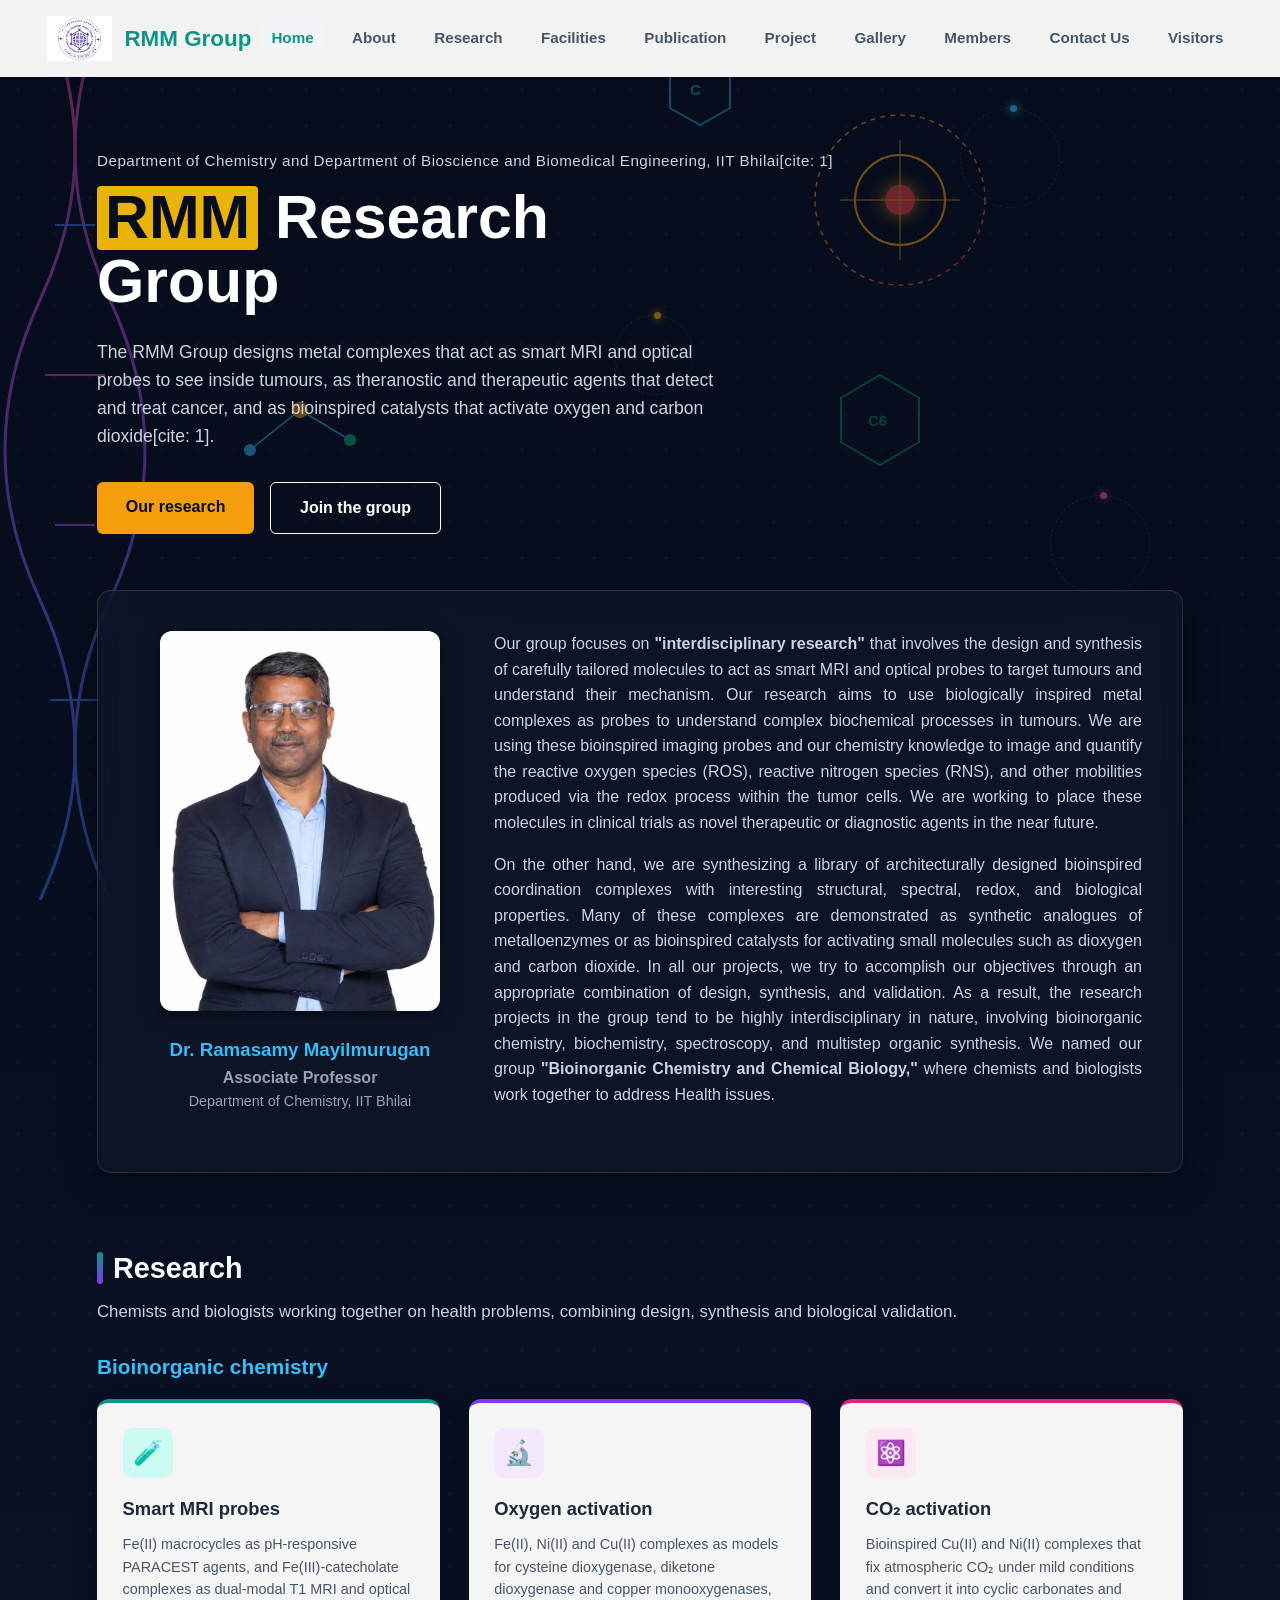
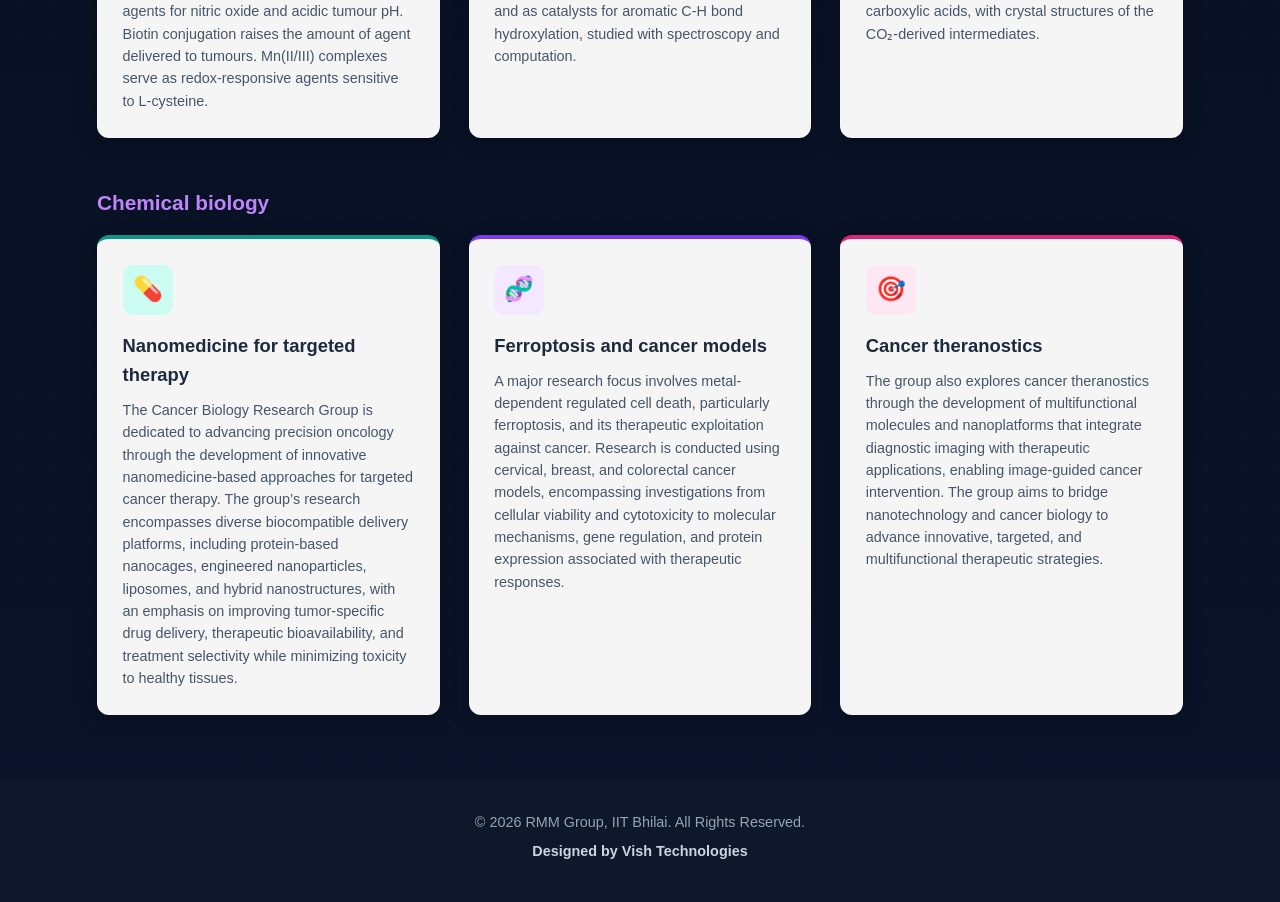
==== index.html @ efc21929 "Update index.html" ====
<!DOCTYPE html>
<html lang="en">
<head>
  <meta charset="UTF-8">
  <meta name="viewport" content="width=device-width, initial-scale=1.0">
  <title>Home - RMM Group, IIT Bhilai</title>
  <link rel="icon" href="images/fevicon.png" type="image/png">
  <link rel="stylesheet" href="style.css">
  <style>
    /* Creative Dark Theme with Rich Chemistry & Physics Background Elements */
    body {
      background-color: #060c1b;
      background-image: 
        radial-gradient(rgba(56, 189, 248, 0.08) 1.5px, transparent 1.5px),
        linear-gradient(to bottom, #060c1b 0%, #0a1329 100%);
      background-size: 36px 36px, 100% 100%;
      position: relative;
      overflow-x: hidden;
      color: #f8fafc;
    }
    
    /* Background Canvas Container */
    .bg-canvas-container {
      position: fixed;
      top: 0;
      left: 0;
      width: 100%;
      height: 100%;
      z-index: -1;
      pointer-events: none;
      overflow: hidden;
    }

    /* Floating Atoms & Orbiting Electrons */
    .floating-atom-node {
      position: absolute;
      width: 100px;
      height: 100px;
      border: 1px dashed rgba(56, 189, 248, 0.25);
      border-radius: 50%;
      animation: rotateAtom 20s infinite linear;
      opacity: 0.5;
    }

    .electron {
      position: absolute;
      top: -4px;
      left: 50%;
      width: 7px;
      height: 7px;
      background-color: #38bdf8;
      border-radius: 50%;
      box-shadow: 0 0 10px #38bdf8, 0 0 18px #38bdf8;
    }

    @keyframes rotateAtom {
      0% { transform: rotate(0deg) scale(1); }
      50% { transform: rotate(180deg) scale(1.08); }
      100% { transform: rotate(360deg) scale(1); }
    }

    /* Container Spacing */
    .container {
      max-width: 1150px !important;
      margin: 2rem auto !important;
      padding: 0 2rem !important;
    }

    /* Hero Section */
    .hero-box {
      background: transparent !important;
      padding: 2.5rem 0 1.5rem 0;
      margin-bottom: 2rem;
      box-shadow: none !important;
      text-align: left;
    }

    .hero-subhead {
      color: #cbd5e1;
      font-size: 0.95rem;
      letter-spacing: 0.5px;
      margin-bottom: 0.8rem;
    }

    .hero-title {
      font-size: 3.8rem;
      font-weight: 800;
      line-height: 1.05;
      color: #ffffff;
      margin-bottom: 1.5rem;
    }

    .hero-title span.highlight {
      background: #eab308;
      color: #060c1b;
      padding: 0 8px;
      border-radius: 4px;
      display: inline-block;
    }

    .hero-desc {
      font-size: 1.1rem;
      color: #cbd5e1;
      max-width: 620px;
      line-height: 1.6;
      margin-bottom: 2rem;
    }

    /* Custom Styled Buttons */
    .hero-btns {
      display: flex;
      gap: 1rem;
    }

    .btn-yellow {
      background-color: #f59e0b;
      color: #060c1b;
      font-weight: 700;
      padding: 0.75rem 1.8rem;
      border-radius: 6px;
      text-decoration: none;
      transition: all 0.3s ease;
    }

    .btn-yellow:hover {
      background-color: #d97706;
      box-shadow: 0 0 15px rgba(245, 158, 11, 0.4);
    }

    .btn-outline {
      background: transparent;
      color: #ffffff;
      border: 1.5px solid #ffffff;
      font-weight: 600;
      padding: 0.75rem 1.8rem;
      border-radius: 6px;
      text-decoration: none;
      transition: all 0.3s ease;
    }

    .btn-outline:hover {
      background: rgba(255, 255, 255, 0.1);
      border-color: #38bdf8;
      color: #38bdf8;
    }

    /* PI Profile Box (Transparent Glass Box) */
    .pi-box {
      background: rgba(15, 23, 42, 0.7) !important;
      border: 1px solid rgba(255, 255, 255, 0.12);
      backdrop-filter: blur(12px);
      color: #f8fafc !important;
      padding: 2.5rem;
      border-radius: 14px;
      display: flex;
      gap: 2rem;
      align-items: flex-start;
      flex-wrap: wrap;
      margin-bottom: 3.5rem;
      box-shadow: 0 10px 32px rgba(0,0,0,0.4) !important;
    }
    .pi-box h3 { color: #38bdf8 !important; }
    .pi-box p { color: #cbd5e1 !important; }

    /* Research Cards Layout - Same Height & Perfect Alignment */
    .card-grid {
      display: grid;
      grid-template-columns: repeat(auto-fit, minmax(320px, 1fr));
      gap: 1.8rem;
      margin-bottom: 3rem;
      align-items: stretch; /* Ensures all cards stretch to the same height */
    }

    .card {
      background: rgba(255, 255, 255, 0.96);
      backdrop-filter: blur(10px);
      color: #1e293b;
      padding: 1.6rem;
      border-radius: 12px;
      box-shadow: 0 4px 18px rgba(0,0,0,0.25);
      display: flex;
      flex-direction: column;
      justify-content: flex-start;
      height: 100%; /* Uniform height matching tallest card */
    }

    .card h3 {
      font-size: 1.15rem;
      margin-bottom: 0.6rem;
    }
    
    .card p {
      color: #475569;
      font-size: 0.9rem;
      line-height: 1.55;
      flex-grow: 1; /* Pushes content evenly */
    }
  </style>
</head>
<body>

  <!-- Rich Animated Background: DNA, Carbon Rings, Nuclear Fusion, Electrons & Molecular Nodes -->
  <div class="bg-canvas-container">
    <svg width="100%" height="100%" xmlns="http://www.w3.org/2000/svg">
      <defs>
        <linearGradient id="dnaGrad" x1="0%" y1="0%" x2="0%" y2="100%">
          <stop offset="0%" stop-color="#ec4899" />
          <stop offset="50%" stop-color="#a855f7" />
          <stop offset="100%" stop-color="#3b82f6" />
        </linearGradient>
        <linearGradient id="fusionGrad" x1="0%" y1="0%" x2="100%" y2="100%">
          <stop offset="0%" stop-color="#f59e0b" />
          <stop offset="100%" stop-color="#ef4444" />
        </linearGradient>
      </defs>

      <!-- 1. Left Side DNA Double Helix Structure[cite: 1] -->
      <g opacity="0.4" transform="translate(30, 0)">
        <path d="M 10,0 Q 80,150 10,300 T 10,600 T 10,900" fill="none" stroke="url(#dnaGrad)" stroke-width="3" />
        <path d="M 80,0 Q 10,150 80,300 T 80,600 T 80,900" fill="none" stroke="url(#dnaGrad)" stroke-width="3" />
        <line x1="25" y1="75" x2="65" y2="75" stroke="#ec4899" stroke-width="2"/>
        <line x1="45" y1="150" x2="45" y2="150" stroke="#a855f7" stroke-width="2"/>
        <line x1="25" y1="225" x2="65" y2="225" stroke="#3b82f6" stroke-width="2"/>
        <line x1="15" y1="375" x2="75" y2="375" stroke="#ec4899" stroke-width="2"/>
        <line x1="25" y1="525" x2="65" y2="525" stroke="#a855f7" stroke-width="2"/>
        <line x1="20" y1="700" x2="70" y2="700" stroke="#3b82f6" stroke-width="2"/>
      </g>

      <!-- 2. Multiple Carbon Rings / Benzene Hexagons -->
      <g opacity="0.35" transform="translate(700, 90)">
        <polygon points="0,-35 30,-18 30,18 0,35 -30,18 -30,-18" fill="none" stroke="#38bdf8" stroke-width="2" />
        <text x="-10" y="5" fill="#38bdf8" font-size="15" font-weight="bold">C</text>
      </g>
      <g opacity="0.3" transform="translate(880, 420)">
        <polygon points="0,-45 39,-22 39,22 0,45 -39,22 -39,-22" fill="none" stroke="#10b981" stroke-width="2" />
        <text x="-12" y="6" fill="#10b981" font-size="15" font-weight="bold">C6</text>
      </g>
      <g opacity="0.3" transform="translate(450, 650)">
        <polygon points="0,-35 30,-18 30,18 0,35 -30,18 -30,-18" fill="none" stroke="#ec4899" stroke-width="2" />
      </g>

      <!-- 3. Nuclear Fusion Core & Energy Waves -->
      <g opacity="0.45" transform="translate(900, 200)">
        <circle cx="0" cy="0" r="85" fill="none" stroke="url(#fusionGrad)" stroke-width="1.5" stroke-dasharray="5,5" />
        <circle cx="0" cy="0" r="45" fill="none" stroke="#f59e0b" stroke-width="2" />
        <circle cx="0" cy="0" r="15" fill="#ef4444" filter="drop-shadow(0 0 10px #f59e0b)" />
        <line x1="-60" y1="0" x2="60" y2="0" stroke="#f59e0b" stroke-width="1"/>
        <line x1="0" y1="-60" x2="0" y2="60" stroke="#f59e0b" stroke-width="1"/>
      </g>

      <!-- 4. Extra Molecular Connection Nodes (Filling empty spaces) -->
      <g opacity="0.4" transform="translate(250, 450)">
        <line x1="0" y1="0" x2="50" y2="-40" stroke="#38bdf8" stroke-width="1.5"/>
        <line x1="50" y1="-40" x2="100" y2="-10" stroke="#38bdf8" stroke-width="1.5"/>
        <circle cx="0" cy="0" r="6" fill="#38bdf8"/>
        <circle cx="50" cy="-40" r="8" fill="#f59e0b"/>
        <circle cx="100" cy="-10" r="6" fill="#10b981"/>
      </g>
      <g opacity="0.4" transform="translate(600, 720)">
        <line x1="0" y1="0" x2="-60" y2="-30" stroke="#a855f7" stroke-width="1.5"/>
        <line x1="0" y1="0" x2="50" y2="-50" stroke="#a855f7" stroke-width="1.5"/>
        <circle cx="0" cy="0" r="7" fill="#a855f7"/>
        <circle cx="-60" cy="-30" r="5" fill="#38bdf8"/>
        <circle cx="50" cy="-50" r="6" fill="#ec4899"/>
      </g>
    </svg>

    <!-- Multiple Orbiting Atoms & Electrons across the background -->
    <div class="floating-atom-node" style="top: 12%; left: 75%;">
      <div class="electron"></div>
    </div>
    <div class="floating-atom-node" style="top: 55%; left: 82%; animation-duration: 16s;">
      <div class="electron" style="background-color: #ec4899; box-shadow: 0 0 10px #ec4899;"></div>
    </div>
    <div class="floating-atom-node" style="top: 72%; left: 18%; animation-duration: 24s;">
      <div class="electron" style="background-color: #10b981; box-shadow: 0 0 10px #10b981;"></div>
    </div>
    <div class="floating-atom-node" style="top: 35%; left: 48%; width: 80px; height: 80px; animation-duration: 14s;">
      <div class="electron" style="background-color: #f59e0b; box-shadow: 0 0 10px #f59e0b;"></div>
    </div>
  </div>

  <!-- Header & Navigation -->
  <header>
    <div class="nav-container">
      <div class="logo-section">
        <img src="images/fevicon.png" alt="RMM Group Logo">
        <h2>RMM Group</h2>
      </div>
      <nav>
        <ul>
          <li><a href="index.html" class="active">Home</a></li>
          <li><a href="about.html">About</a></li>
          <li><a href="index.html#research">Research</a></li>
          <li><a href="facilities.html">Facilities</a></li>
          <li><a href="publication.html">Publication</a></li>
          <li><a href="project.html">Project</a></li>
          <li><a href="gallery.html">Gallery</a></li>
          <li><a href="members.html">Members</a></li>
          <li><a href="contact.html">Contact Us</a></li>
          <li><a href="visitors.html">Visitors</a></li>
        </ul>
      </nav>
    </div>
  </header>

  <div class="container">
    <!-- Section 1: Hero Welcome -->
    <div class="hero-box">
      <p class="hero-subhead">Department of Chemistry and Department of Bioscience and Biomedical Engineering, IIT Bhilai[cite: 1]</p>
      <h1 class="hero-title"><span class="highlight">RMM</span> Research<br>Group</h1>
      <p class="hero-desc">The RMM Group designs metal complexes that act as smart MRI and optical probes to see inside tumours, as theranostic and therapeutic agents that detect and treat cancer, and as bioinspired catalysts that activate oxygen and carbon dioxide[cite: 1].</p>
      
      <div class="hero-btns">
        <a href="#research" class="btn-yellow">Our research</a>
        <a href="contact.html" class="btn-outline">Join the group</a>
      </div>
    </div>

    <!-- Section 2: PI Profile (Transparent Glass Box) -->
    <div class="pi-box">
      <div style="flex: 1; min-width: 260px; text-align: center;">
        <img src="images/Dr. R Mayilmurugan.png" alt="Dr. Ramasamy Mayilmurugan" style="width: 100%; max-width: 280px; border-radius: 12px; box-shadow: 0 4px 15px rgba(0,0,0,0.5);">
        <h3 style="margin-top: 1rem;">Dr. Ramasamy Mayilmurugan</h3>
        <p style="color: #94a3b8 !important; font-weight: 600;">Associate Professor</p>
        <p style="color: #94a3b8 !important; font-size: 0.9rem;">Department of Chemistry, IIT Bhilai</p>
      </div>
      <div style="flex: 2; min-width: 300px;">
        <p style="margin-bottom: 1rem; text-align: justify;">Our group focuses on <strong>"interdisciplinary research"</strong> that involves the design and synthesis of carefully tailored molecules to act as smart MRI and optical probes to target tumours and understand their mechanism. Our research aims to use biologically inspired metal complexes as probes to understand complex biochemical processes in tumours. We are using these bioinspired imaging probes and our chemistry knowledge to image and quantify the reactive oxygen species (ROS), reactive nitrogen species (RNS), and other mobilities produced via the redox process within the tumor cells. We are working to place these molecules in clinical trials as novel therapeutic or diagnostic agents in the near future.</p>
        <p style="margin-bottom: 1.5rem; text-align: justify;">On the other hand, we are synthesizing a library of architecturally designed bioinspired coordination complexes with interesting structural, spectral, redox, and biological properties. Many of these complexes are demonstrated as synthetic analogues of metalloenzymes or as bioinspired catalysts for activating small molecules such as dioxygen and carbon dioxide. In all our projects, we try to accomplish our objectives through an appropriate combination of design, synthesis, and validation. As a result, the research projects in the group tend to be highly interdisciplinary in nature, involving bioinorganic chemistry, biochemistry, spectroscopy, and multistep organic synthesis. We named our group <strong>"Bioinorganic Chemistry and Chemical Biology,"</strong> where chemists and biologists work together to address Health issues.</p>
      </div>
    </div>

    <!-- Section 3 & 4: Research Section -->
    <div id="research" style="padding-top: 1rem;">
      <div class="section-title" style="color: #f8fafc; font-size: 1.8rem;">
        <div class="title-bar"></div>
        Research
      </div>
      <p class="section-subtitle" style="color: #cbd5e1; margin-bottom: 1.5rem;">Chemists and biologists working together on health problems, combining design, synthesis and biological validation.</p>

      <!-- Sub-theme 1: Bioinorganic Chemistry -->
      <h3 style="margin-bottom: 1rem; color: #38bdf8; font-size: 1.3rem;">Bioinorganic chemistry</h3>
      <div class="card-grid">
        <div class="card">
          <div class="card-icon">🧪</div>
          <h3>Smart MRI probes</h3>
          <p>Fe(II) macrocycles as pH-responsive PARACEST agents, and Fe(III)-catecholate complexes as dual-modal T1 MRI and optical agents for nitric oxide and acidic tumour pH. Biotin conjugation raises the amount of agent delivered to tumours. Mn(II/III) complexes serve as redox-responsive agents sensitive to L-cysteine.</p>
        </div>
        <div class="card purple">
          <div class="card-icon">🔬</div>
          <h3>Oxygen activation</h3>
          <p>Fe(II), Ni(II) and Cu(II) complexes as models for cysteine dioxygenase, diketone dioxygenase and copper monooxygenases, and as catalysts for aromatic C-H bond hydroxylation, studied with spectroscopy and computation.</p>
        </div>
        <div class="card pink">
          <div class="card-icon">⚛️</div>
          <h3>CO₂ activation</h3>
          <p>Bioinspired Cu(II) and Ni(II) complexes that fix atmospheric CO₂ under mild conditions and convert it into cyclic carbonates and carboxylic acids, with crystal structures of the CO₂-derived intermediates.</p>
        </div>
      </div>

      <!-- Sub-theme 2: Chemical Biology -->
      <h3 style="margin-bottom: 1rem; color: #c084fc; font-size: 1.3rem;">Chemical biology</h3>
      <div class="card-grid">
        <div class="card">
          <div class="card-icon">💊</div>
          <h3>Nanomedicine for targeted therapy</h3>
          <p>The Cancer Biology Research Group is dedicated to advancing precision oncology through the development of innovative nanomedicine-based approaches for targeted cancer therapy. The group’s research encompasses diverse biocompatible delivery platforms, including protein-based nanocages, engineered nanoparticles, liposomes, and hybrid nanostructures, with an emphasis on improving tumor-specific drug delivery, therapeutic bioavailability, and treatment selectivity while minimizing toxicity to healthy tissues.</p>
        </div>
        <div class="card purple">
          <div class="card-icon">🧬</div>
          <h3>Ferroptosis and cancer models</h3>
          <p>A major research focus involves metal-dependent regulated cell death, particularly ferroptosis, and its therapeutic exploitation against cancer. Research is conducted using cervical, breast, and colorectal cancer models, encompassing investigations from cellular viability and cytotoxicity to molecular mechanisms, gene regulation, and protein expression associated with therapeutic responses.</p>
        </div>
        <div class="card pink">
          <div class="card-icon">🎯</div>
          <h3>Cancer theranostics</h3>
          <p>The group also explores cancer theranostics through the development of multifunctional molecules and nanoplatforms that integrate diagnostic imaging with therapeutic applications, enabling image-guided cancer intervention. The group aims to bridge nanotechnology and cancer biology to advance innovative, targeted, and multifunctional therapeutic strategies.</p>
        </div>
      </div>
    </div>
  </div>

  <!-- Common Footer -->
  <footer>
    <p>© 2026 RMM Group, IIT Bhilai. All Rights Reserved.</p>
    <p class="designer">Designed by Vish Technologies</p>
  </footer>

  <script src="script.js"></script>
</body>
</html>
---- style.css ----
/* Custom CSS Variables & Chemistry Pattern */
:root {
  --primary-color: #0d9488;
  --secondary-color: #7c3aed;
  --accent-pink: #db2777;
  --dark-text: #1e293b;
  --light-bg: #f8fafc;
  --card-bg: #ffffff;
  --border-radius: 12px;
  --transition: all 0.3s ease;
}

* {
  box-sizing: border-box;
  margin: 0;
  padding: 0;
}

body {
  font-family: 'Segoe UI', Tahoma, Geneva, Verdana, sans-serif;
  color: var(--dark-text);
  background-color: var(--light-bg);
  background-image: radial-gradient(#cbd5e1 1px, transparent 1px);
  background-size: 24px 24px;
  line-height: 1.6;
}

/* Header & Navigation */
header {
  position: sticky;
  top: 0;
  z-index: 1000;
  background: rgba(255, 255, 255, 0.95);
  backdrop-filter: blur(8px);
  box-shadow: 0 2px 10px rgba(0,0,0,0.05);
}

.nav-container {
  max-width: 1250px;
  margin: 0 auto;
  display: flex;
  justify-content: space-between;
  align-items: center;
  padding: 1rem 2rem;
}

.logo-section {
  display: flex;
  align-items: center;
  gap: 12px;
}

.logo-section img {
  height: 45px;
}

.logo-section h2 {
  font-size: 1.4rem;
  color: var(--primary-color);
  font-weight: 700;
}

nav ul {
  display: flex;
  list-style: none;
  gap: 1.2rem;
}

nav a {
  text-decoration: none;
  color: #475569;
  font-weight: 600;
  font-size: 0.95rem;
  transition: var(--transition);
  padding: 0.4rem 0.6rem;
  border-radius: 6px;
}

nav a:hover, nav a.active {
  color: var(--primary-color);
  background-color: #f1f5f9;
}

/* Main Container */
.container {
  max-width: 1200px;
  margin: 2rem auto;
  padding: 0 1.5rem;
}

.section-title {
  font-size: 2.2rem;
  font-weight: 700;
  color: var(--dark-text);
  margin-bottom: 0.5rem;
  display: flex;
  align-items: center;
  gap: 10px;
}

.title-bar {
  width: 6px;
  height: 32px;
  background: linear-gradient(to bottom, var(--primary-color), var(--secondary-color));
  border-radius: 4px;
}

.section-subtitle {
  color: #64748b;
  font-size: 1.05rem;
  margin-bottom: 2rem;
}

/* Grid & Cards Styling */
.card-grid {
  display: grid;
  grid-template-columns: repeat(auto-fit, minmax(320px, 1fr));
  gap: 1.8rem;
  margin-bottom: 3rem;
}

.card {
  background: var(--card-bg);
  border-radius: var(--border-radius);
  box-shadow: 0 4px 15px rgba(0,0,0,0.04);
  padding: 1.8rem;
  border-top: 4px solid var(--primary-color);
  transition: var(--transition);
  position: relative;
  overflow: hidden;
}

.card:hover {
  transform: translateY(-5px);
  box-shadow: 0 10px 25px rgba(0,0,0,0.08);
}

.card.purple { border-top-color: var(--secondary-color); }
.card.pink { border-top-color: var(--accent-pink); }

.card-icon {
  width: 50px;
  height: 50px;
  border-radius: 10px;
  display: flex;
  align-items: center;
  justify-content: center;
  font-size: 1.5rem;
  margin-bottom: 1rem;
  background-color: #ccfbf1;
  color: var(--primary-color);
}

.card.purple .card-icon { background-color: #f3e8ff; color: var(--secondary-color); }
.card.pink .card-icon { background-color: #fce7f3; color: var(--accent-pink); }

.card h3 {
  font-size: 1.25rem;
  margin-bottom: 0.8rem;
}

.card p {
  color: #475569;
  font-size: 0.95rem;
}

/* Member Cards */
.member-grid {
  display: grid;
  grid-template-columns: repeat(auto-fill, minmax(250px, 1fr));
  gap: 1.5rem;
  margin-bottom: 2.5rem;
}

.member-card {
  background: var(--card-bg);
  border-radius: var(--border-radius);
  overflow: hidden;
  box-shadow: 0 4px 12px rgba(0,0,0,0.05);
  transition: var(--transition);
}

.member-card:hover {
  transform: translateY(-4px);
}

.member-img-box {
  width: 100%;
  height: 260px;
  background-color: #e2e8f0;
  overflow: hidden;
}

.member-img-box img {
  width: 100%;
  height: 100%;
  object-fit: cover;
}

.member-info {
  padding: 1.2rem;
}

.member-info h4 {
  font-size: 1.1rem;
  margin-bottom: 0.3rem;
}

.member-info .designation {
  font-size: 0.85rem;
  color: #64748b;
  font-weight: 600;
  margin-bottom: 0.5rem;
}

.member-info .email {
  font-size: 0.85rem;
  color: var(--primary-color);
  word-break: break-all;
}

/* Buttons */
.btn-group {
  display: flex;
  gap: 1rem;
  margin: 1.5rem 0;
}

.btn {
  padding: 0.75rem 1.5rem;
  border-radius: 8px;
  font-weight: 600;
  text-decoration: none;
  cursor: pointer;
  transition: var(--transition);
  display: inline-block;
  border: none;
}

.btn-primary {
  background-color: var(--primary-color);
  color: #fff;
}

.btn-primary:hover {
  background-color: #0f766e;
}

.btn-secondary {
  background-color: var(--secondary-color);
  color: #fff;
}

.btn-secondary:hover {
  background-color: #6d28d9;
}

/* Table Styling */
.table-container {
  overflow-x: auto;
  margin: 1.5rem 0;
}

table {
  width: 100%;
  border-collapse: collapse;
  background: white;
  border-radius: 8px;
  overflow: hidden;
  box-shadow: 0 2px 8px rgba(0,0,0,0.04);
}

th, td {
  padding: 12px 18px;
  text-align: left;
  border-bottom: 1px solid #e2e8f0;
}

th {
  background-color: #f1f5f9;
  font-weight: 700;
}

/* Footer Styling */
footer {
  background: #0f172a;
  color: #94a3b8;
  text-align: center;
  padding: 2rem 1rem;
  margin-top: 4rem;
  font-size: 0.9rem;
}

footer p {
  margin-bottom: 0.4rem;
}

footer .designer {
  color: #cbd5e1;
  font-weight: 600;
}
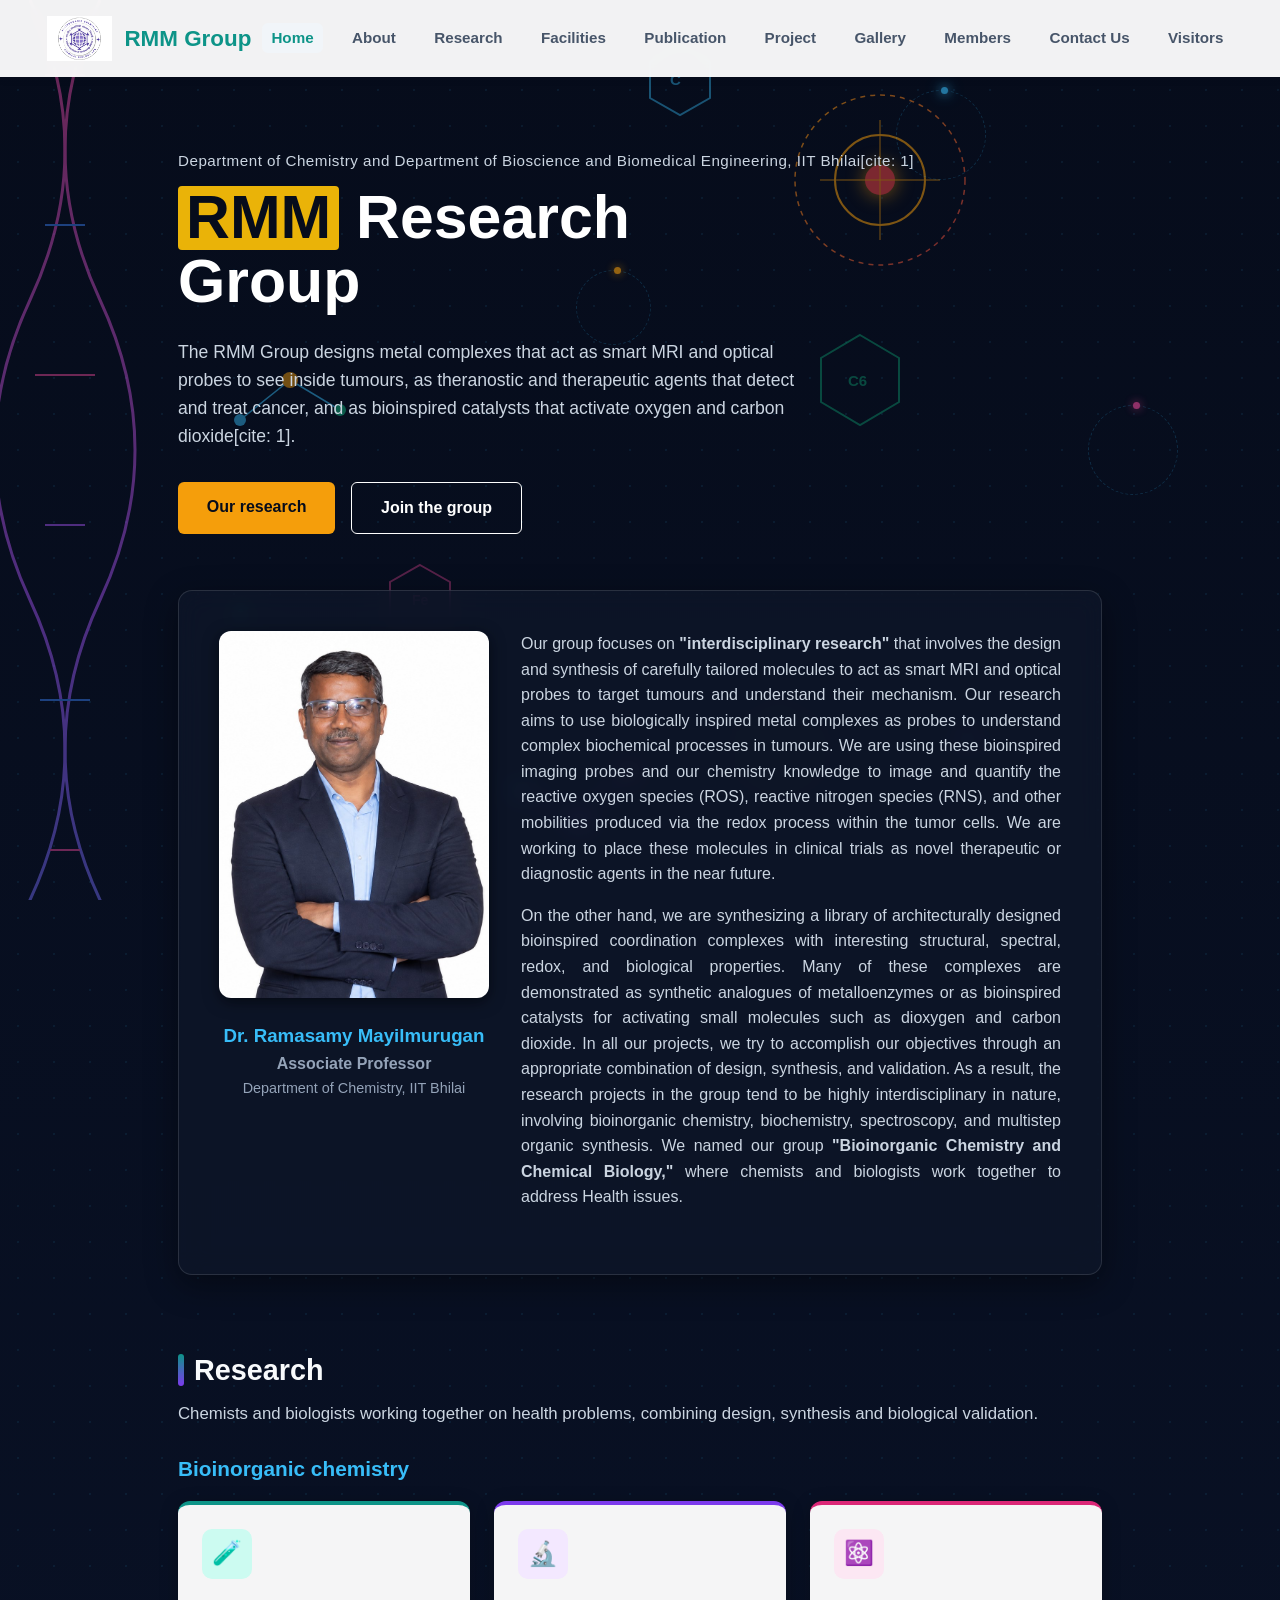
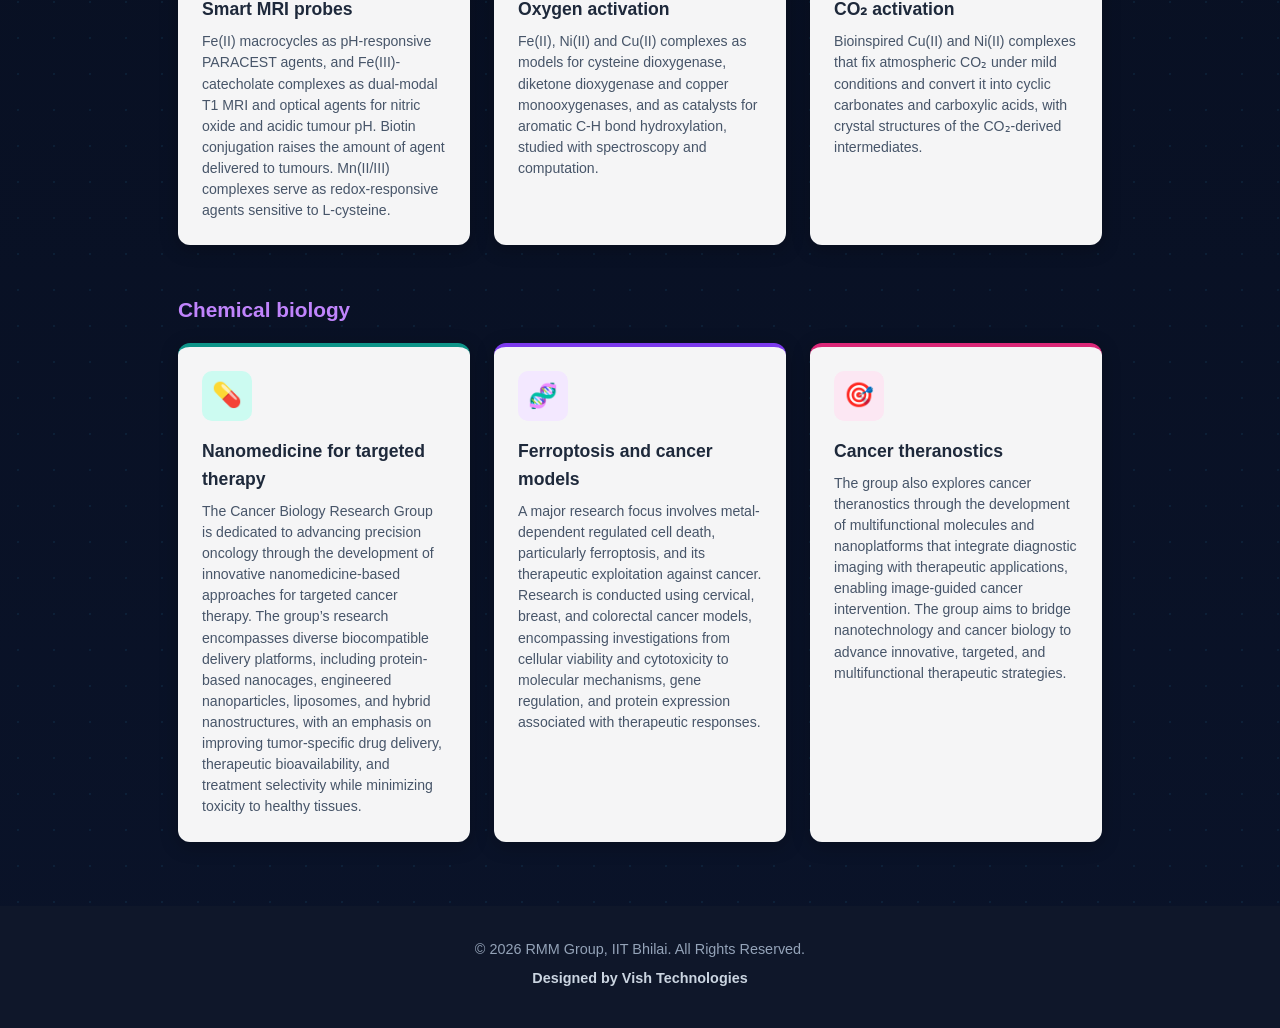
==== commit 26d90be3: "Update index.html" ====
--- a/index.html
+++ b/index.html
@@ -7,7 +7,7 @@
   <link rel="icon" href="images/fevicon.png" type="image/png">
   <link rel="stylesheet" href="style.css">
   <style>
-    /* Creative Dark Theme with Rich Chemistry & Physics Background Elements */
+    /* Vibrant Creative Dark Theme with Dense Chemistry Elements Background */
     body {
       background-color: #060c1b;
       background-image: 
@@ -34,12 +34,12 @@
     /* Floating Atoms & Orbiting Electrons */
     .floating-atom-node {
       position: absolute;
-      width: 100px;
-      height: 100px;
-      border: 1px dashed rgba(56, 189, 248, 0.25);
+      width: 90px;
+      height: 90px;
+      border: 1px dashed rgba(56, 189, 248, 0.3);
       border-radius: 50%;
-      animation: rotateAtom 20s infinite linear;
-      opacity: 0.5;
+      animation: rotateAtom 18s infinite linear;
+      opacity: 0.6;
     }
 
     .electron {
@@ -55,15 +55,15 @@
 
     @keyframes rotateAtom {
       0% { transform: rotate(0deg) scale(1); }
-      50% { transform: rotate(180deg) scale(1.08); }
+      50% { transform: rotate(180deg) scale(1.1); }
       100% { transform: rotate(360deg) scale(1); }
     }
 
-    /* Container Spacing */
+    /* Container with extra Left & Right Margins for Centered Compact Layout */
     .container {
-      max-width: 1150px !important;
+      max-width: 1020px !important;
       margin: 2rem auto !important;
-      padding: 0 2rem !important;
+      padding: 0 3rem !important;
     }
 
     /* Hero Section */
@@ -162,44 +162,50 @@
     .pi-box h3 { color: #38bdf8 !important; }
     .pi-box p { color: #cbd5e1 !important; }
 
-    /* Research Cards Layout - Same Height & Perfect Alignment */
+    /* Research Cards Grid - Strictly Uniform Width & Height */
     .card-grid {
       display: grid;
-      grid-template-columns: repeat(auto-fit, minmax(320px, 1fr));
-      gap: 1.8rem;
+      grid-template-columns: repeat(3, 1fr);
+      gap: 1.5rem;
       margin-bottom: 3rem;
-      align-items: stretch; /* Ensures all cards stretch to the same height */
+      align-items: stretch;
+    }
+
+    @media (max-width: 950px) {
+      .card-grid {
+        grid-template-columns: 1fr;
+      }
     }
 
     .card {
       background: rgba(255, 255, 255, 0.96);
       backdrop-filter: blur(10px);
       color: #1e293b;
-      padding: 1.6rem;
+      padding: 1.5rem;
       border-radius: 12px;
       box-shadow: 0 4px 18px rgba(0,0,0,0.25);
       display: flex;
       flex-direction: column;
       justify-content: flex-start;
-      height: 100%; /* Uniform height matching tallest card */
+      height: 100%;
     }
 
     .card h3 {
-      font-size: 1.15rem;
-      margin-bottom: 0.6rem;
+      font-size: 1.1rem;
+      margin-bottom: 0.5rem;
     }
     
     .card p {
       color: #475569;
-      font-size: 0.9rem;
-      line-height: 1.55;
-      flex-grow: 1; /* Pushes content evenly */
+      font-size: 0.88rem;
+      line-height: 1.5;
+      flex-grow: 1;
     }
   </style>
 </head>
 <body>
 
-  <!-- Rich Animated Background: DNA, Carbon Rings, Nuclear Fusion, Electrons & Molecular Nodes -->
+  <!-- Dense & Creative Chemistry Background Animation Elements -->
   <div class="bg-canvas-container">
     <svg width="100%" height="100%" xmlns="http://www.w3.org/2000/svg">
       <defs>
@@ -215,32 +221,38 @@
       </defs>
 
       <!-- 1. Left Side DNA Double Helix Structure[cite: 1] -->
-      <g opacity="0.4" transform="translate(30, 0)">
-        <path d="M 10,0 Q 80,150 10,300 T 10,600 T 10,900" fill="none" stroke="url(#dnaGrad)" stroke-width="3" />
-        <path d="M 80,0 Q 10,150 80,300 T 80,600 T 80,900" fill="none" stroke="url(#dnaGrad)" stroke-width="3" />
+      <g opacity="0.45" transform="translate(20, 0)">
+        <path d="M 10,0 Q 80,150 10,300 T 10,600 T 10,900 T 10,1200" fill="none" stroke="url(#dnaGrad)" stroke-width="3" />
+        <path d="M 80,0 Q 10,150 80,300 T 80,600 T 80,900 T 80,1200" fill="none" stroke="url(#dnaGrad)" stroke-width="3" />
         <line x1="25" y1="75" x2="65" y2="75" stroke="#ec4899" stroke-width="2"/>
         <line x1="45" y1="150" x2="45" y2="150" stroke="#a855f7" stroke-width="2"/>
         <line x1="25" y1="225" x2="65" y2="225" stroke="#3b82f6" stroke-width="2"/>
         <line x1="15" y1="375" x2="75" y2="375" stroke="#ec4899" stroke-width="2"/>
         <line x1="25" y1="525" x2="65" y2="525" stroke="#a855f7" stroke-width="2"/>
         <line x1="20" y1="700" x2="70" y2="700" stroke="#3b82f6" stroke-width="2"/>
-      </g>
-
-      <!-- 2. Multiple Carbon Rings / Benzene Hexagons -->
-      <g opacity="0.35" transform="translate(700, 90)">
+        <line x1="30" y1="850" x2="60" y2="850" stroke="#ec4899" stroke-width="2"/>
+      </g>
+
+      <!-- 2. Multiple Carbon Rings & Benzene Hexagons -->
+      <g opacity="0.4" transform="translate(680, 80)">
         <polygon points="0,-35 30,-18 30,18 0,35 -30,18 -30,-18" fill="none" stroke="#38bdf8" stroke-width="2" />
         <text x="-10" y="5" fill="#38bdf8" font-size="15" font-weight="bold">C</text>
       </g>
-      <g opacity="0.3" transform="translate(880, 420)">
+      <g opacity="0.35" transform="translate(860, 380)">
         <polygon points="0,-45 39,-22 39,22 0,45 -39,22 -39,-22" fill="none" stroke="#10b981" stroke-width="2" />
         <text x="-12" y="6" fill="#10b981" font-size="15" font-weight="bold">C6</text>
       </g>
-      <g opacity="0.3" transform="translate(450, 650)">
+      <g opacity="0.35" transform="translate(420, 600)">
         <polygon points="0,-35 30,-18 30,18 0,35 -30,18 -30,-18" fill="none" stroke="#ec4899" stroke-width="2" />
+        <text x="-8" y="5" fill="#ec4899" font-size="14" font-weight="bold">Fe</text>
+      </g>
+      <g opacity="0.35" transform="translate(780, 750)">
+        <polygon points="0,-40 35,-20 35,20 0,40 -35,20 -35,-20" fill="none" stroke="#f59e0b" stroke-width="2" />
+        <text x="-9" y="5" fill="#f59e0b" font-size="14" font-weight="bold">Cu</text>
       </g>
 
       <!-- 3. Nuclear Fusion Core & Energy Waves -->
-      <g opacity="0.45" transform="translate(900, 200)">
+      <g opacity="0.5" transform="translate(880, 180)">
         <circle cx="0" cy="0" r="85" fill="none" stroke="url(#fusionGrad)" stroke-width="1.5" stroke-dasharray="5,5" />
         <circle cx="0" cy="0" r="45" fill="none" stroke="#f59e0b" stroke-width="2" />
         <circle cx="0" cy="0" r="15" fill="#ef4444" filter="drop-shadow(0 0 10px #f59e0b)" />
@@ -248,15 +260,15 @@
         <line x1="0" y1="-60" x2="0" y2="60" stroke="#f59e0b" stroke-width="1"/>
       </g>
 
-      <!-- 4. Extra Molecular Connection Nodes (Filling empty spaces) -->
-      <g opacity="0.4" transform="translate(250, 450)">
+      <!-- 4. Dense Molecular Connection Nodes & Periodic Elements -->
+      <g opacity="0.45" transform="translate(240, 420)">
         <line x1="0" y1="0" x2="50" y2="-40" stroke="#38bdf8" stroke-width="1.5"/>
         <line x1="50" y1="-40" x2="100" y2="-10" stroke="#38bdf8" stroke-width="1.5"/>
         <circle cx="0" cy="0" r="6" fill="#38bdf8"/>
         <circle cx="50" cy="-40" r="8" fill="#f59e0b"/>
         <circle cx="100" cy="-10" r="6" fill="#10b981"/>
       </g>
-      <g opacity="0.4" transform="translate(600, 720)">
+      <g opacity="0.45" transform="translate(580, 820)">
         <line x1="0" y1="0" x2="-60" y2="-30" stroke="#a855f7" stroke-width="1.5"/>
         <line x1="0" y1="0" x2="50" y2="-50" stroke="#a855f7" stroke-width="1.5"/>
         <circle cx="0" cy="0" r="7" fill="#a855f7"/>
@@ -265,18 +277,21 @@
       </g>
     </svg>
 
-    <!-- Multiple Orbiting Atoms & Electrons across the background -->
-    <div class="floating-atom-node" style="top: 12%; left: 75%;">
+    <!-- Multiple Orbiting Atoms & Periodic Elements across the background -->
+    <div class="floating-atom-node" style="top: 10%; left: 70%;">
       <div class="electron"></div>
     </div>
-    <div class="floating-atom-node" style="top: 55%; left: 82%; animation-duration: 16s;">
+    <div class="floating-atom-node" style="top: 45%; left: 85%; animation-duration: 15s;">
       <div class="electron" style="background-color: #ec4899; box-shadow: 0 0 10px #ec4899;"></div>
     </div>
-    <div class="floating-atom-node" style="top: 72%; left: 18%; animation-duration: 24s;">
+    <div class="floating-atom-node" style="top: 68%; left: 15%; animation-duration: 22s;">
       <div class="electron" style="background-color: #10b981; box-shadow: 0 0 10px #10b981;"></div>
     </div>
-    <div class="floating-atom-node" style="top: 35%; left: 48%; width: 80px; height: 80px; animation-duration: 14s;">
+    <div class="floating-atom-node" style="top: 30%; left: 45%; width: 75px; height: 75px; animation-duration: 13s;">
       <div class="electron" style="background-color: #f59e0b; box-shadow: 0 0 10px #f59e0b;"></div>
+    </div>
+    <div class="floating-atom-node" style="top: 82%; left: 72%; width: 85px; height: 85px; animation-duration: 19s;">
+      <div class="electron" style="background-color: #a855f7; box-shadow: 0 0 10px #a855f7;"></div>
     </div>
   </div>
 
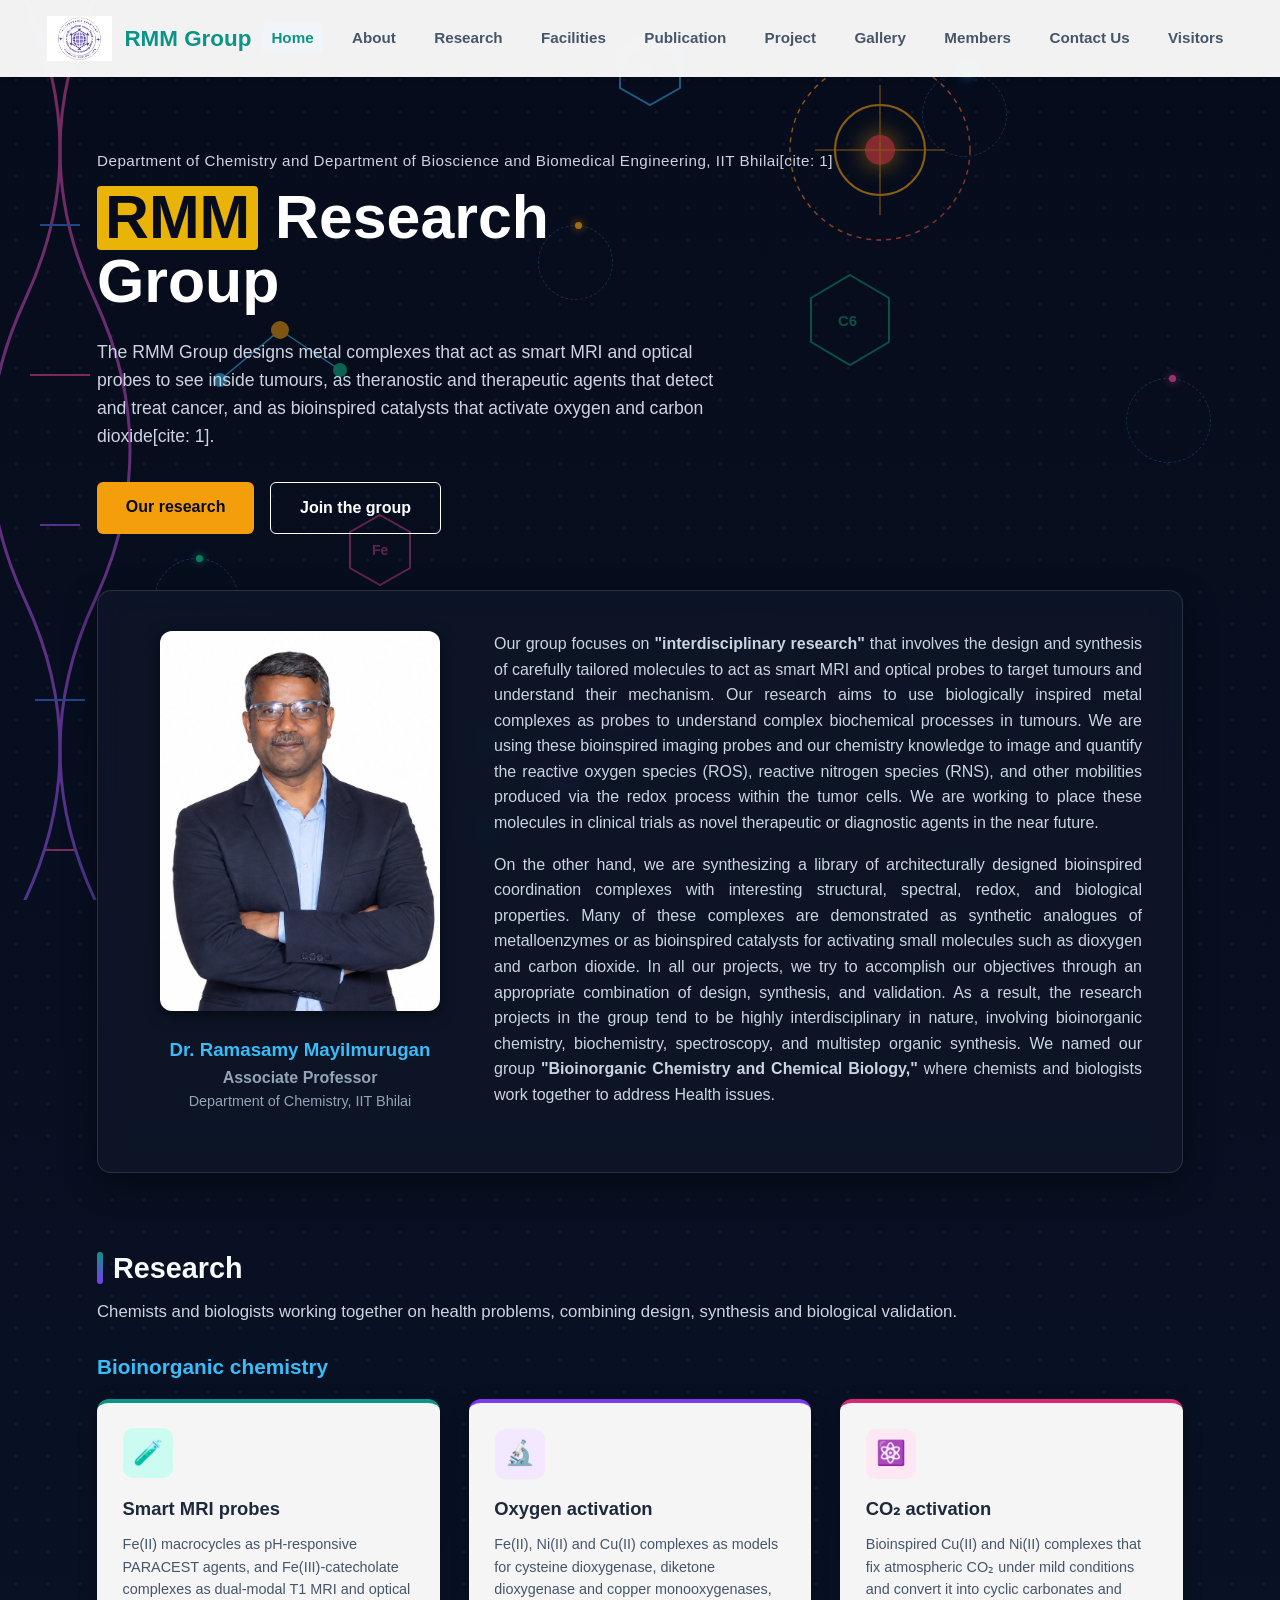
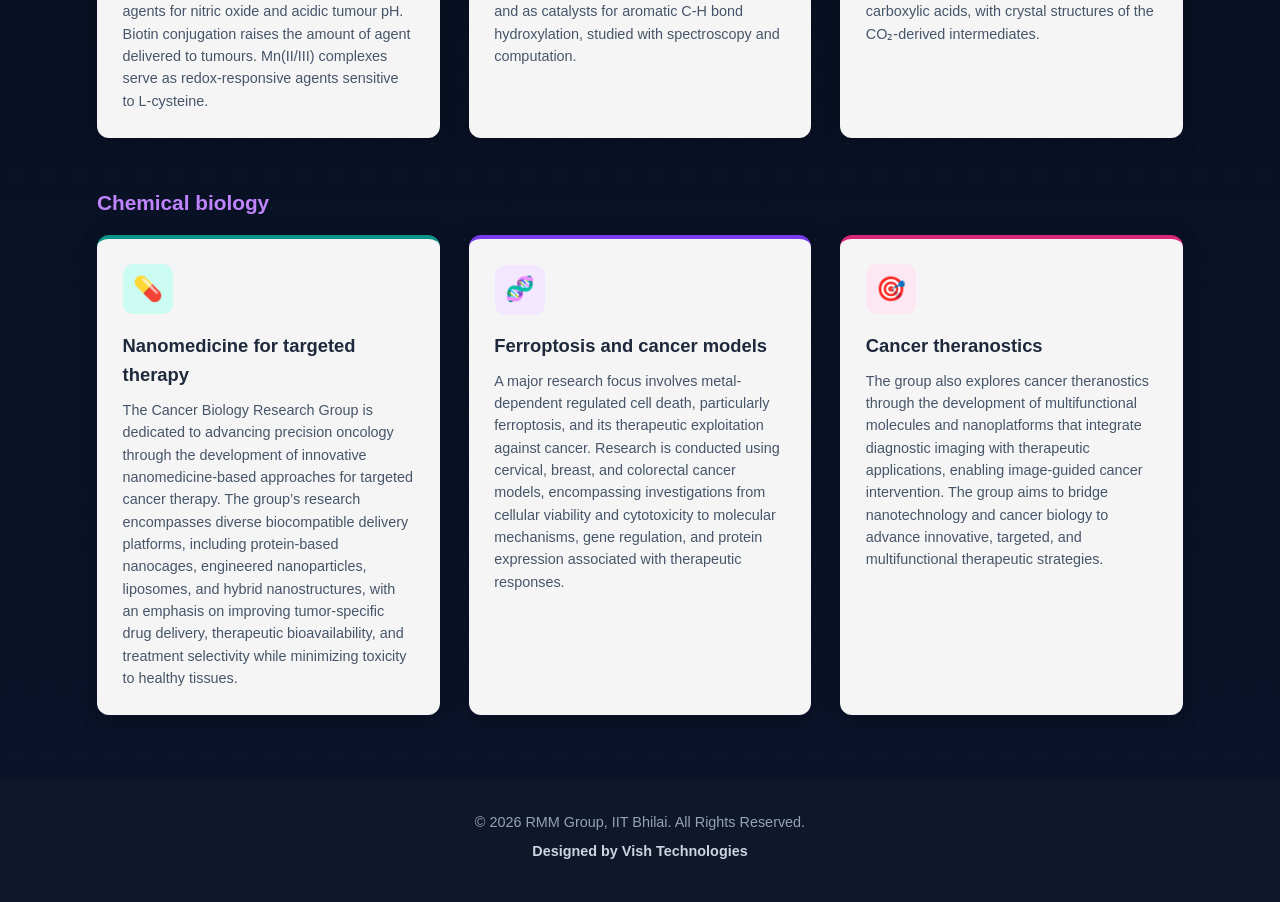
==== commit 26372c39: "Update index.html" ====
--- a/index.html
+++ b/index.html
@@ -7,13 +7,13 @@
   <link rel="icon" href="images/fevicon.png" type="image/png">
   <link rel="stylesheet" href="style.css">
   <style>
-    /* Vibrant Creative Dark Theme with Dense Chemistry Elements Background */
+    /* Extremely Dense, Creative & Vibrant Chemistry Background Theme */
     body {
       background-color: #060c1b;
       background-image: 
-        radial-gradient(rgba(56, 189, 248, 0.08) 1.5px, transparent 1.5px),
+        radial-gradient(rgba(56, 189, 248, 0.1) 1.5px, transparent 1.5px),
         linear-gradient(to bottom, #060c1b 0%, #0a1329 100%);
-      background-size: 36px 36px, 100% 100%;
+      background-size: 32px 32px, 100% 100%;
       position: relative;
       overflow-x: hidden;
       color: #f8fafc;
@@ -34,12 +34,12 @@
     /* Floating Atoms & Orbiting Electrons */
     .floating-atom-node {
       position: absolute;
-      width: 90px;
-      height: 90px;
-      border: 1px dashed rgba(56, 189, 248, 0.3);
+      width: 85px;
+      height: 85px;
+      border: 1px dashed rgba(56, 189, 248, 0.35);
       border-radius: 50%;
-      animation: rotateAtom 18s infinite linear;
-      opacity: 0.6;
+      animation: rotateAtom 16s infinite linear;
+      opacity: 0.65;
     }
 
     .electron {
@@ -55,15 +55,15 @@
 
     @keyframes rotateAtom {
       0% { transform: rotate(0deg) scale(1); }
-      50% { transform: rotate(180deg) scale(1.1); }
+      50% { transform: rotate(180deg) scale(1.12); }
       100% { transform: rotate(360deg) scale(1); }
     }
 
-    /* Container with extra Left & Right Margins for Centered Compact Layout */
+    /* Container Spacing */
     .container {
-      max-width: 1020px !important;
+      max-width: 1150px !important;
       margin: 2rem auto !important;
-      padding: 0 3rem !important;
+      padding: 0 2rem !important;
     }
 
     /* Hero Section */
@@ -144,7 +144,7 @@
       color: #38bdf8;
     }
 
-    /* PI Profile Box (Transparent Glass Box) */
+    /* PI Profile Box (Original Large Size + Fully Transparent Glass Box) */
     .pi-box {
       background: rgba(15, 23, 42, 0.7) !important;
       border: 1px solid rgba(255, 255, 255, 0.12);
@@ -166,7 +166,7 @@
     .card-grid {
       display: grid;
       grid-template-columns: repeat(3, 1fr);
-      gap: 1.5rem;
+      gap: 1.8rem;
       margin-bottom: 3rem;
       align-items: stretch;
     }
@@ -181,7 +181,7 @@
       background: rgba(255, 255, 255, 0.96);
       backdrop-filter: blur(10px);
       color: #1e293b;
-      padding: 1.5rem;
+      padding: 1.6rem;
       border-radius: 12px;
       box-shadow: 0 4px 18px rgba(0,0,0,0.25);
       display: flex;
@@ -191,21 +191,21 @@
     }
 
     .card h3 {
-      font-size: 1.1rem;
-      margin-bottom: 0.5rem;
+      font-size: 1.15rem;
+      margin-bottom: 0.6rem;
     }
     
     .card p {
       color: #475569;
-      font-size: 0.88rem;
-      line-height: 1.5;
+      font-size: 0.9rem;
+      line-height: 1.55;
       flex-grow: 1;
     }
   </style>
 </head>
 <body>
 
-  <!-- Dense & Creative Chemistry Background Animation Elements -->
+  <!-- Packed Chemistry Background: DNA, Benzene Rings, Periodic Elements (Fe, Cu, Ni, Zn, Mn, Co), Nuclear Fusion & Molecules -->
   <div class="bg-canvas-container">
     <svg width="100%" height="100%" xmlns="http://www.w3.org/2000/svg">
       <defs>
@@ -220,10 +220,10 @@
         </linearGradient>
       </defs>
 
-      <!-- 1. Left Side DNA Double Helix Structure[cite: 1] -->
-      <g opacity="0.45" transform="translate(20, 0)">
-        <path d="M 10,0 Q 80,150 10,300 T 10,600 T 10,900 T 10,1200" fill="none" stroke="url(#dnaGrad)" stroke-width="3" />
-        <path d="M 80,0 Q 10,150 80,300 T 80,600 T 80,900 T 80,1200" fill="none" stroke="url(#dnaGrad)" stroke-width="3" />
+      <!-- 1. Left Side Double DNA Helix Structure[cite: 1] -->
+      <g opacity="0.5" transform="translate(15, 0)">
+        <path d="M 10,0 Q 80,150 10,300 T 10,600 T 10,900 T 10,1200 T 10,1500" fill="none" stroke="url(#dnaGrad)" stroke-width="3" />
+        <path d="M 80,0 Q 10,150 80,300 T 80,600 T 80,900 T 80,1200 T 80,1500" fill="none" stroke="url(#dnaGrad)" stroke-width="3" />
         <line x1="25" y1="75" x2="65" y2="75" stroke="#ec4899" stroke-width="2"/>
         <line x1="45" y1="150" x2="45" y2="150" stroke="#a855f7" stroke-width="2"/>
         <line x1="25" y1="225" x2="65" y2="225" stroke="#3b82f6" stroke-width="2"/>
@@ -231,67 +231,85 @@
         <line x1="25" y1="525" x2="65" y2="525" stroke="#a855f7" stroke-width="2"/>
         <line x1="20" y1="700" x2="70" y2="700" stroke="#3b82f6" stroke-width="2"/>
         <line x1="30" y1="850" x2="60" y2="850" stroke="#ec4899" stroke-width="2"/>
-      </g>
-
-      <!-- 2. Multiple Carbon Rings & Benzene Hexagons -->
-      <g opacity="0.4" transform="translate(680, 80)">
+        <line x1="15" y1="1025" x2="75" y2="1025" stroke="#a855f7" stroke-width="2"/>
+        <line x1="25" y1="1200" x2="65" y2="1200" stroke="#3b82f6" stroke-width="2"/>
+      </g>
+
+      <!-- 2. Dense Periodic Table Elements & Carbon Rings across background -->
+      <g opacity="0.45" transform="translate(650, 70)">
         <polygon points="0,-35 30,-18 30,18 0,35 -30,18 -30,-18" fill="none" stroke="#38bdf8" stroke-width="2" />
         <text x="-10" y="5" fill="#38bdf8" font-size="15" font-weight="bold">C</text>
       </g>
-      <g opacity="0.35" transform="translate(860, 380)">
+      <g opacity="0.4" transform="translate(850, 320)">
         <polygon points="0,-45 39,-22 39,22 0,45 -39,22 -39,-22" fill="none" stroke="#10b981" stroke-width="2" />
         <text x="-12" y="6" fill="#10b981" font-size="15" font-weight="bold">C6</text>
       </g>
-      <g opacity="0.35" transform="translate(420, 600)">
+      <g opacity="0.4" transform="translate(380, 550)">
         <polygon points="0,-35 30,-18 30,18 0,35 -30,18 -30,-18" fill="none" stroke="#ec4899" stroke-width="2" />
         <text x="-8" y="5" fill="#ec4899" font-size="14" font-weight="bold">Fe</text>
       </g>
-      <g opacity="0.35" transform="translate(780, 750)">
+      <g opacity="0.4" transform="translate(750, 680)">
         <polygon points="0,-40 35,-20 35,20 0,40 -35,20 -35,-20" fill="none" stroke="#f59e0b" stroke-width="2" />
         <text x="-9" y="5" fill="#f59e0b" font-size="14" font-weight="bold">Cu</text>
       </g>
+      <g opacity="0.4" transform="translate(520, 950)">
+        <polygon points="0,-35 30,-18 30,18 0,35 -30,18 -30,-18" fill="none" stroke="#38bdf8" stroke-width="2" />
+        <text x="-8" y="5" fill="#38bdf8" font-size="14" font-weight="bold">Ni</text>
+      </g>
+      <g opacity="0.4" transform="translate(820, 1050)">
+        <polygon points="0,-35 30,-18 30,18 0,35 -30,18 -30,-18" fill="none" stroke="#a855f7" stroke-width="2" />
+        <text x="-8" y="5" fill="#a855f7" font-size="14" font-weight="bold">Zn</text>
+      </g>
 
       <!-- 3. Nuclear Fusion Core & Energy Waves -->
-      <g opacity="0.5" transform="translate(880, 180)">
-        <circle cx="0" cy="0" r="85" fill="none" stroke="url(#fusionGrad)" stroke-width="1.5" stroke-dasharray="5,5" />
+      <g opacity="0.55" transform="translate(880, 150)">
+        <circle cx="0" cy="0" r="90" fill="none" stroke="url(#fusionGrad)" stroke-width="1.5" stroke-dasharray="5,5" />
         <circle cx="0" cy="0" r="45" fill="none" stroke="#f59e0b" stroke-width="2" />
-        <circle cx="0" cy="0" r="15" fill="#ef4444" filter="drop-shadow(0 0 10px #f59e0b)" />
-        <line x1="-60" y1="0" x2="60" y2="0" stroke="#f59e0b" stroke-width="1"/>
-        <line x1="0" y1="-60" x2="0" y2="60" stroke="#f59e0b" stroke-width="1"/>
-      </g>
-
-      <!-- 4. Dense Molecular Connection Nodes & Periodic Elements -->
-      <g opacity="0.45" transform="translate(240, 420)">
-        <line x1="0" y1="0" x2="50" y2="-40" stroke="#38bdf8" stroke-width="1.5"/>
-        <line x1="50" y1="-40" x2="100" y2="-10" stroke="#38bdf8" stroke-width="1.5"/>
-        <circle cx="0" cy="0" r="6" fill="#38bdf8"/>
-        <circle cx="50" cy="-40" r="8" fill="#f59e0b"/>
-        <circle cx="100" cy="-10" r="6" fill="#10b981"/>
-      </g>
-      <g opacity="0.45" transform="translate(580, 820)">
-        <line x1="0" y1="0" x2="-60" y2="-30" stroke="#a855f7" stroke-width="1.5"/>
-        <line x1="0" y1="0" x2="50" y2="-50" stroke="#a855f7" stroke-width="1.5"/>
-        <circle cx="0" cy="0" r="7" fill="#a855f7"/>
-        <circle cx="-60" cy="-30" r="5" fill="#38bdf8"/>
-        <circle cx="50" cy="-50" r="6" fill="#ec4899"/>
+        <circle cx="0" cy="0" r="15" fill="#ef4444" filter="drop-shadow(0 0 12px #f59e0b)" />
+        <line x1="-65" y1="0" x2="65" y2="0" stroke="#f59e0b" stroke-width="1"/>
+        <line x1="0" y1="-65" x2="0" y2="65" stroke="#f59e0b" stroke-width="1"/>
+      </g>
+
+      <!-- 4. Packed Molecular Bonds & Network Nodes -->
+      <g opacity="0.5" transform="translate(220, 380)">
+        <line x1="0" y1="0" x2="60" y2="-50" stroke="#38bdf8" stroke-width="1.5"/>
+        <line x1="60" y1="-50" x2="120" y2="-10" stroke="#38bdf8" stroke-width="1.5"/>
+        <circle cx="0" cy="0" r="7" fill="#38bdf8"/>
+        <circle cx="60" cy="-50" r="9" fill="#f59e0b"/>
+        <circle cx="120" cy="-10" r="7" fill="#10b981"/>
+      </g>
+      <g opacity="0.5" transform="translate(560, 780)">
+        <line x1="0" y1="0" x2="-70" y2="-40" stroke="#a855f7" stroke-width="1.5"/>
+        <line x1="0" y1="0" x2="60" y2="-60" stroke="#a855f7" stroke-width="1.5"/>
+        <circle cx="0" cy="0" r="8" fill="#a855f7"/>
+        <circle cx="-70" cy="-40" r="6" fill="#38bdf8"/>
+        <circle cx="60" cy="-60" r="7" fill="#ec4899"/>
+      </g>
+      <g opacity="0.5" transform="translate(250, 850)">
+        <line x1="0" y1="0" x2="50" y2="50" stroke="#10b981" stroke-width="1.5"/>
+        <circle cx="0" cy="0" r="7" fill="#10b981"/>
+        <circle cx="50" cy="50" r="8" fill="#f59e0b"/>
       </g>
     </svg>
 
-    <!-- Multiple Orbiting Atoms & Periodic Elements across the background -->
-    <div class="floating-atom-node" style="top: 10%; left: 70%;">
+    <!-- Multiple Orbiting Atoms & Periodic Elements packed across the background -->
+    <div class="floating-atom-node" style="top: 8%; left: 72%;">
       <div class="electron"></div>
     </div>
-    <div class="floating-atom-node" style="top: 45%; left: 85%; animation-duration: 15s;">
+    <div class="floating-atom-node" style="top: 42%; left: 88%; animation-duration: 14s;">
       <div class="electron" style="background-color: #ec4899; box-shadow: 0 0 10px #ec4899;"></div>
     </div>
-    <div class="floating-atom-node" style="top: 68%; left: 15%; animation-duration: 22s;">
+    <div class="floating-atom-node" style="top: 62%; left: 12%; animation-duration: 20s;">
       <div class="electron" style="background-color: #10b981; box-shadow: 0 0 10px #10b981;"></div>
     </div>
-    <div class="floating-atom-node" style="top: 30%; left: 45%; width: 75px; height: 75px; animation-duration: 13s;">
+    <div class="floating-atom-node" style="top: 25%; left: 42%; width: 75px; height: 75px; animation-duration: 12s;">
       <div class="electron" style="background-color: #f59e0b; box-shadow: 0 0 10px #f59e0b;"></div>
     </div>
-    <div class="floating-atom-node" style="top: 82%; left: 72%; width: 85px; height: 85px; animation-duration: 19s;">
+    <div class="floating-atom-node" style="top: 78%; left: 68%; width: 85px; height: 85px; animation-duration: 18s;">
       <div class="electron" style="background-color: #a855f7; box-shadow: 0 0 10px #a855f7;"></div>
+    </div>
+    <div class="floating-atom-node" style="top: 92%; left: 35%; width: 70px; height: 70px; animation-duration: 22s;">
+      <div class="electron" style="background-color: #38bdf8; box-shadow: 0 0 10px #38bdf8;"></div>
     </div>
   </div>
 
@@ -332,7 +350,7 @@
       </div>
     </div>
 
-    <!-- Section 2: PI Profile (Transparent Glass Box) -->
+    <!-- Section 2: PI Profile (Original Large Size + Transparent Glass Box) -->
     <div class="pi-box">
       <div style="flex: 1; min-width: 260px; text-align: center;">
         <img src="images/Dr. R Mayilmurugan.png" alt="Dr. Ramasamy Mayilmurugan" style="width: 100%; max-width: 280px; border-radius: 12px; box-shadow: 0 4px 15px rgba(0,0,0,0.5);">
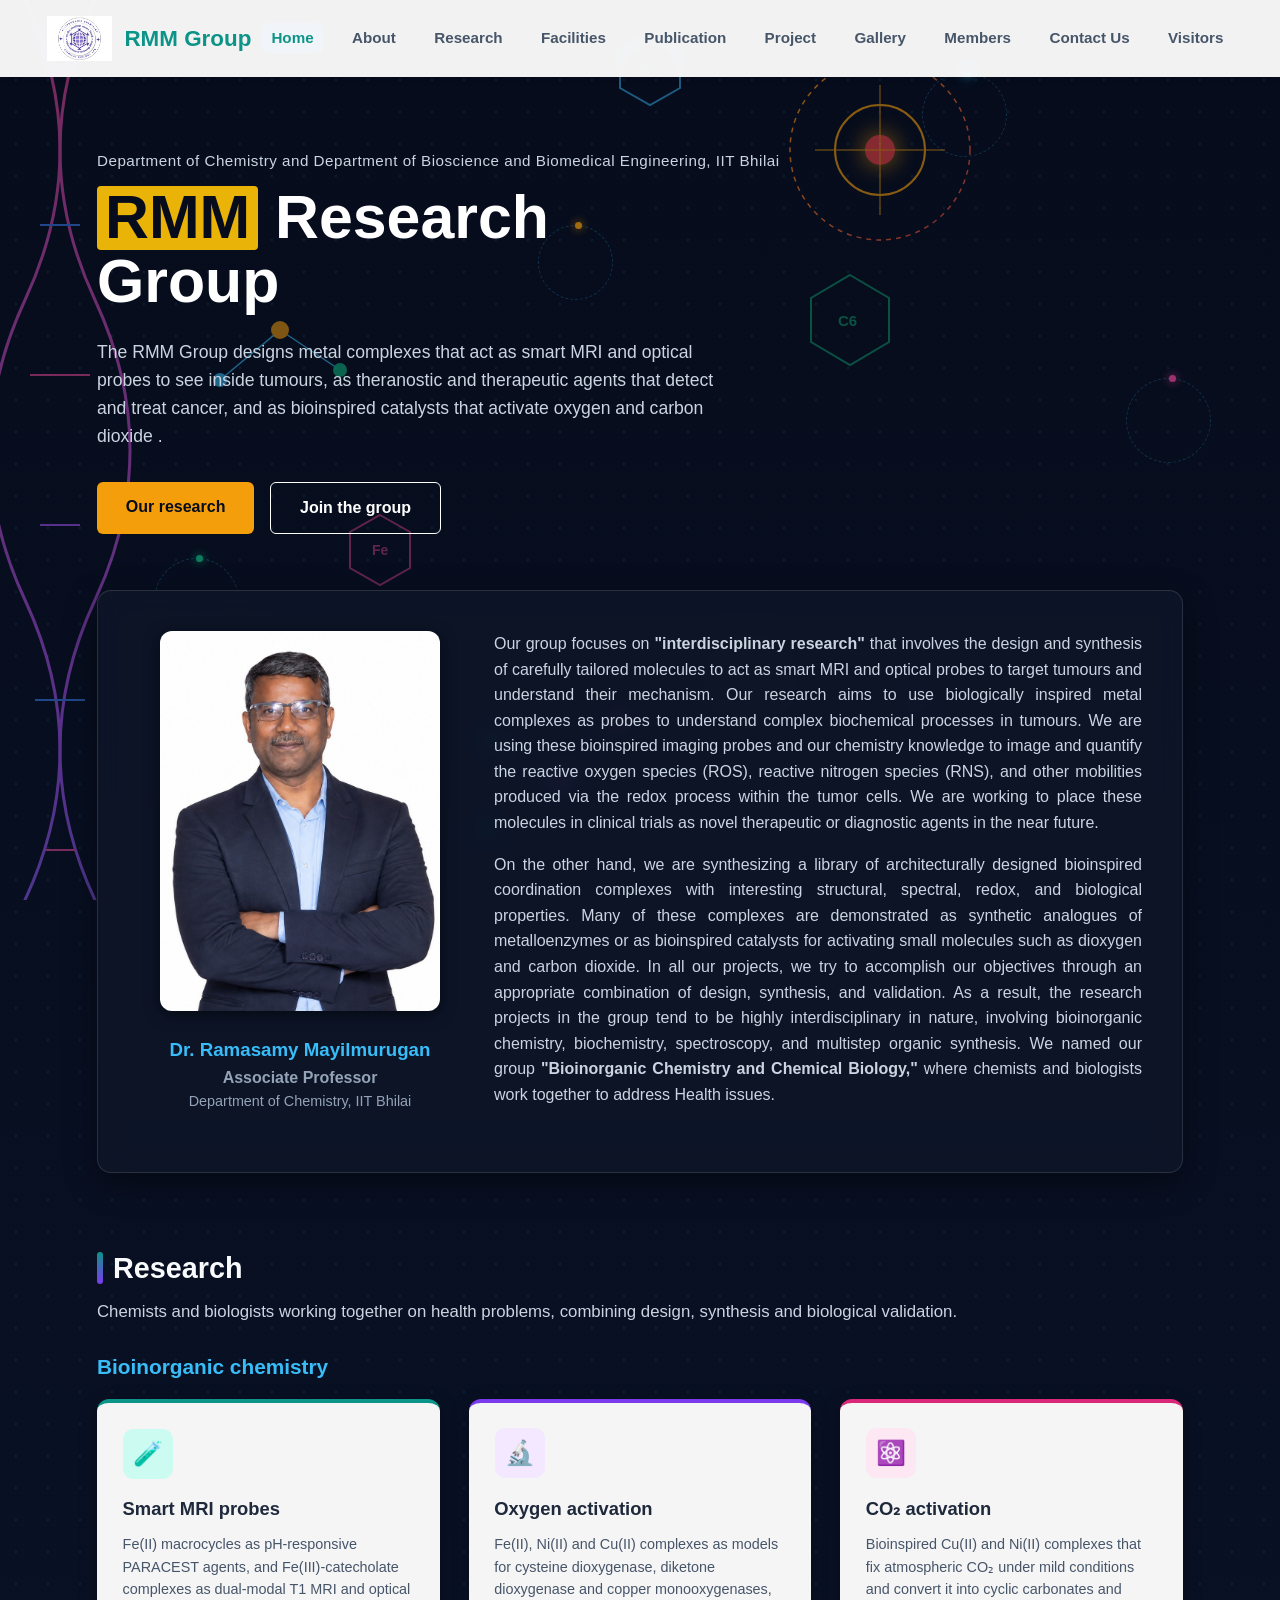
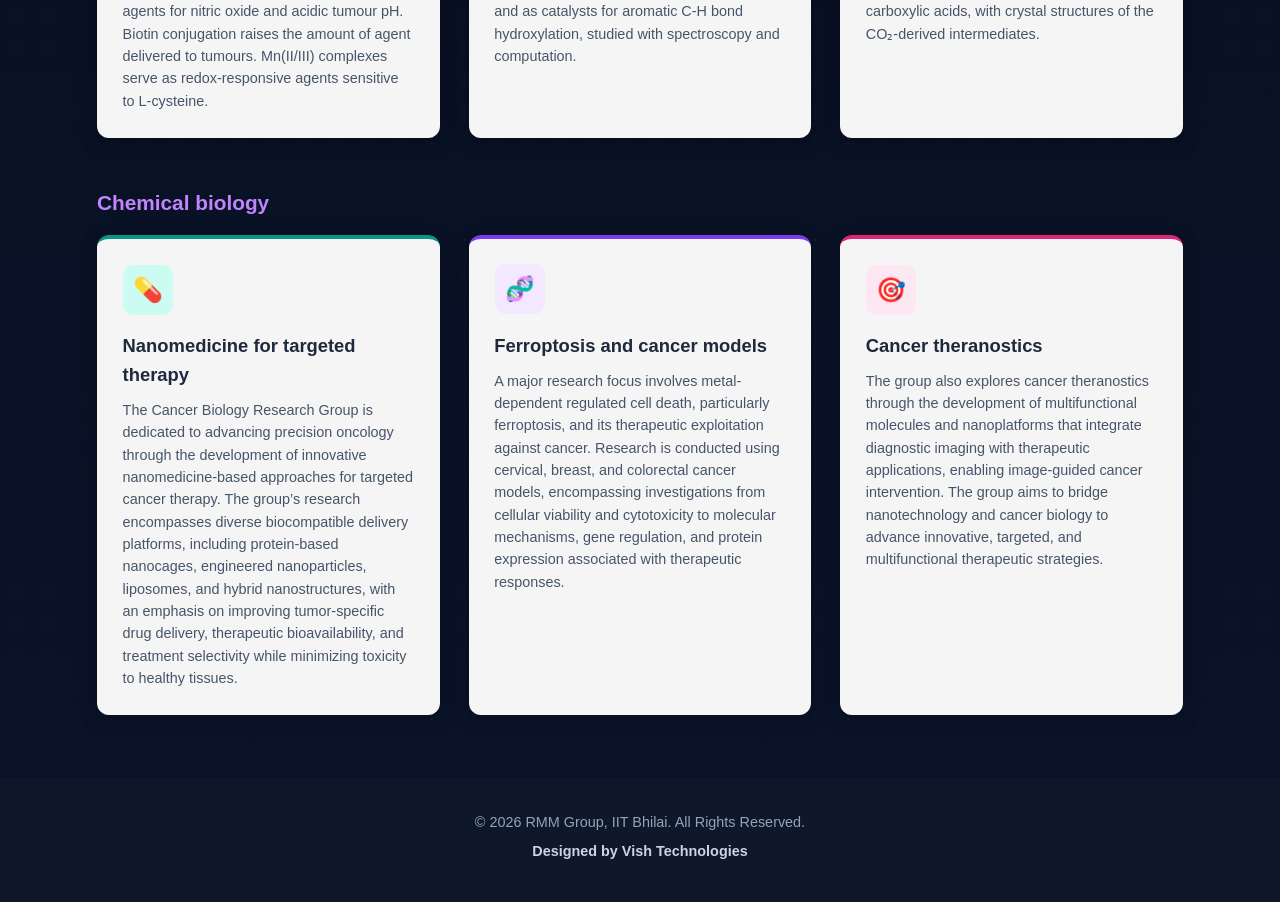
==== commit aa3bcb26: "Update index.html" ====
--- a/index.html
+++ b/index.html
@@ -340,9 +340,9 @@
   <div class="container">
     <!-- Section 1: Hero Welcome -->
     <div class="hero-box">
-      <p class="hero-subhead">Department of Chemistry and Department of Bioscience and Biomedical Engineering, IIT Bhilai[cite: 1]</p>
+      <p class="hero-subhead">Department of Chemistry and Department of Bioscience and Biomedical Engineering, IIT Bhilai </p>
       <h1 class="hero-title"><span class="highlight">RMM</span> Research<br>Group</h1>
-      <p class="hero-desc">The RMM Group designs metal complexes that act as smart MRI and optical probes to see inside tumours, as theranostic and therapeutic agents that detect and treat cancer, and as bioinspired catalysts that activate oxygen and carbon dioxide[cite: 1].</p>
+      <p class="hero-desc">The RMM Group designs metal complexes that act as smart MRI and optical probes to see inside tumours, as theranostic and therapeutic agents that detect and treat cancer, and as bioinspired catalysts that activate oxygen and carbon dioxide .</p>
       
       <div class="hero-btns">
         <a href="#research" class="btn-yellow">Our research</a>
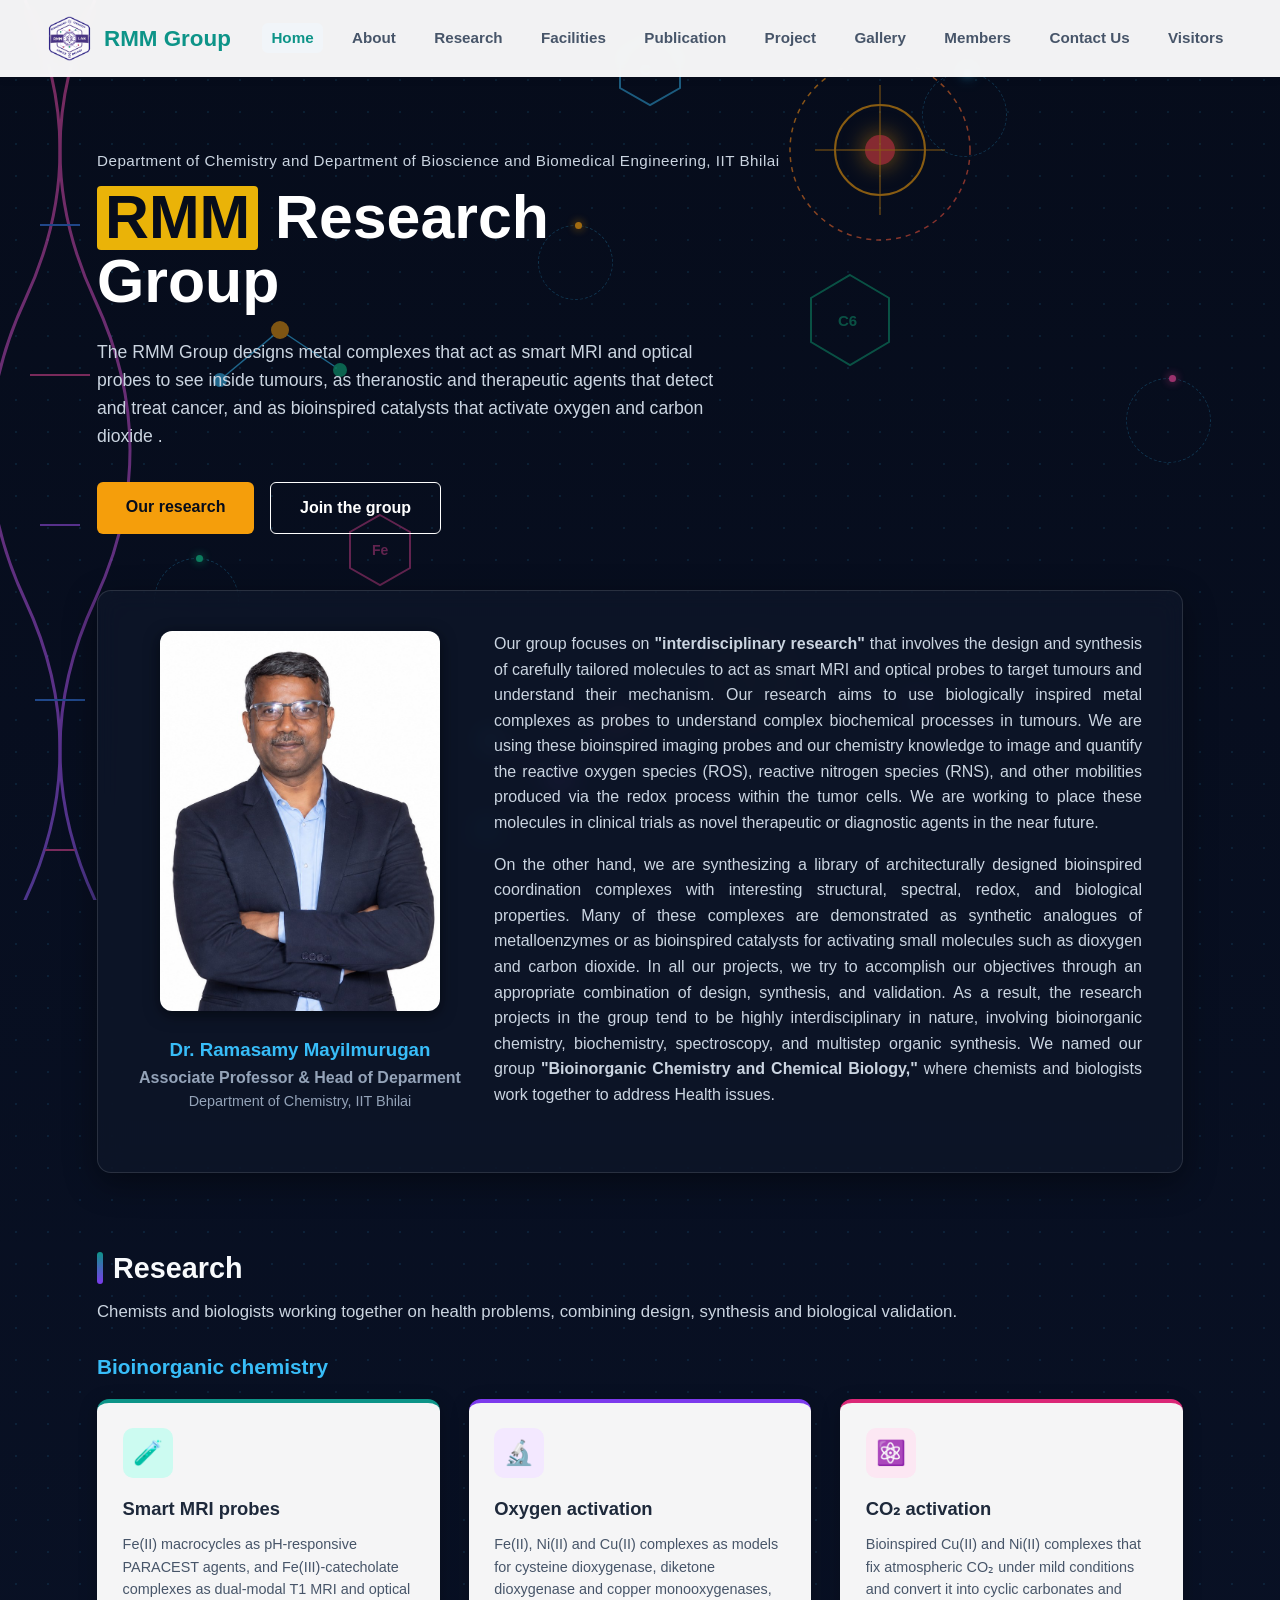
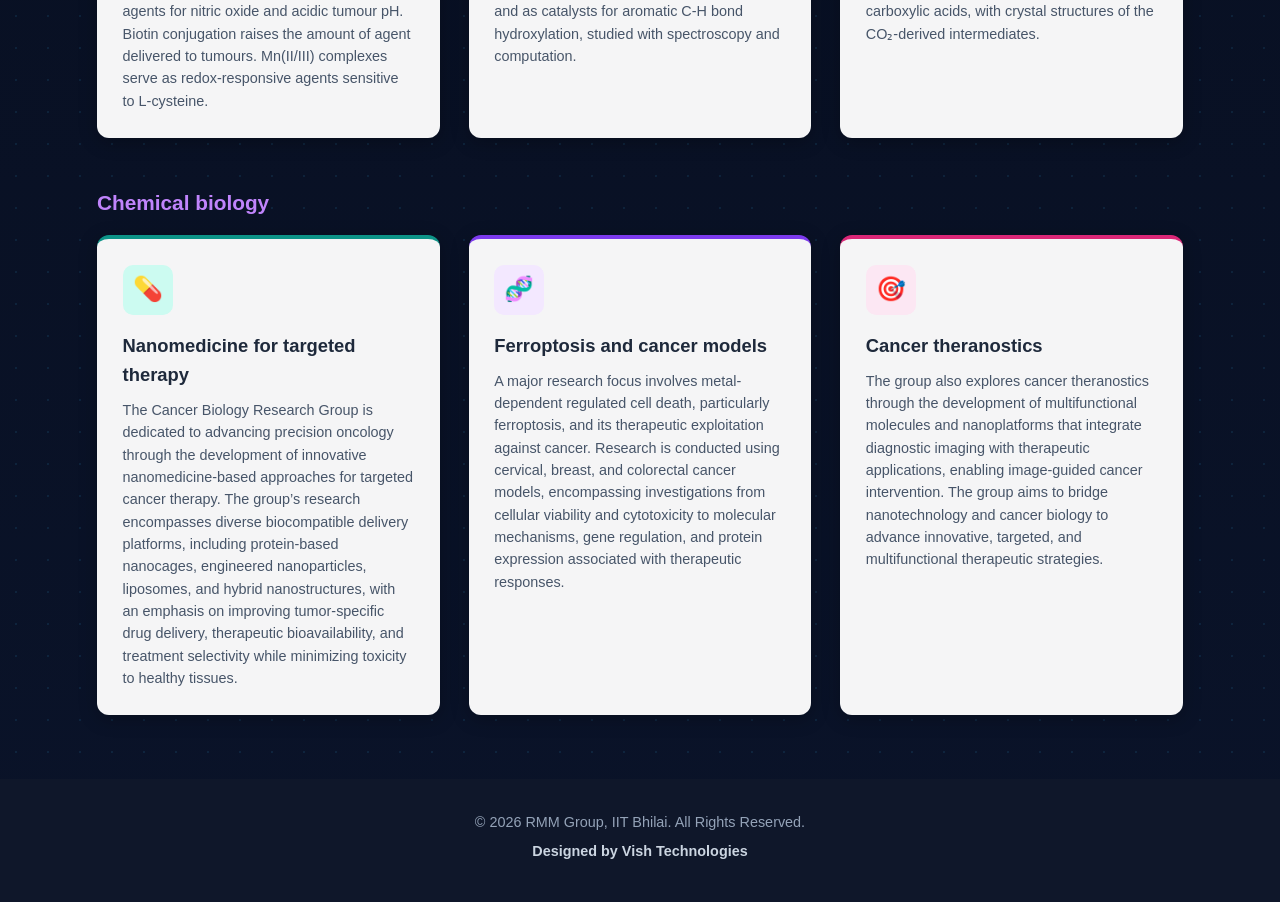
==== commit e15b842d: "Update index.html" ====
--- a/index.html
+++ b/index.html
@@ -355,7 +355,7 @@
       <div style="flex: 1; min-width: 260px; text-align: center;">
         <img src="images/Dr. R Mayilmurugan.png" alt="Dr. Ramasamy Mayilmurugan" style="width: 100%; max-width: 280px; border-radius: 12px; box-shadow: 0 4px 15px rgba(0,0,0,0.5);">
         <h3 style="margin-top: 1rem;">Dr. Ramasamy Mayilmurugan</h3>
-        <p style="color: #94a3b8 !important; font-weight: 600;">Associate Professor</p>
+        <p style="color: #94a3b8 !important; font-weight: 600;">Associate Professor & Head of Deparment</p>
         <p style="color: #94a3b8 !important; font-size: 0.9rem;">Department of Chemistry, IIT Bhilai</p>
       </div>
       <div style="flex: 2; min-width: 300px;">
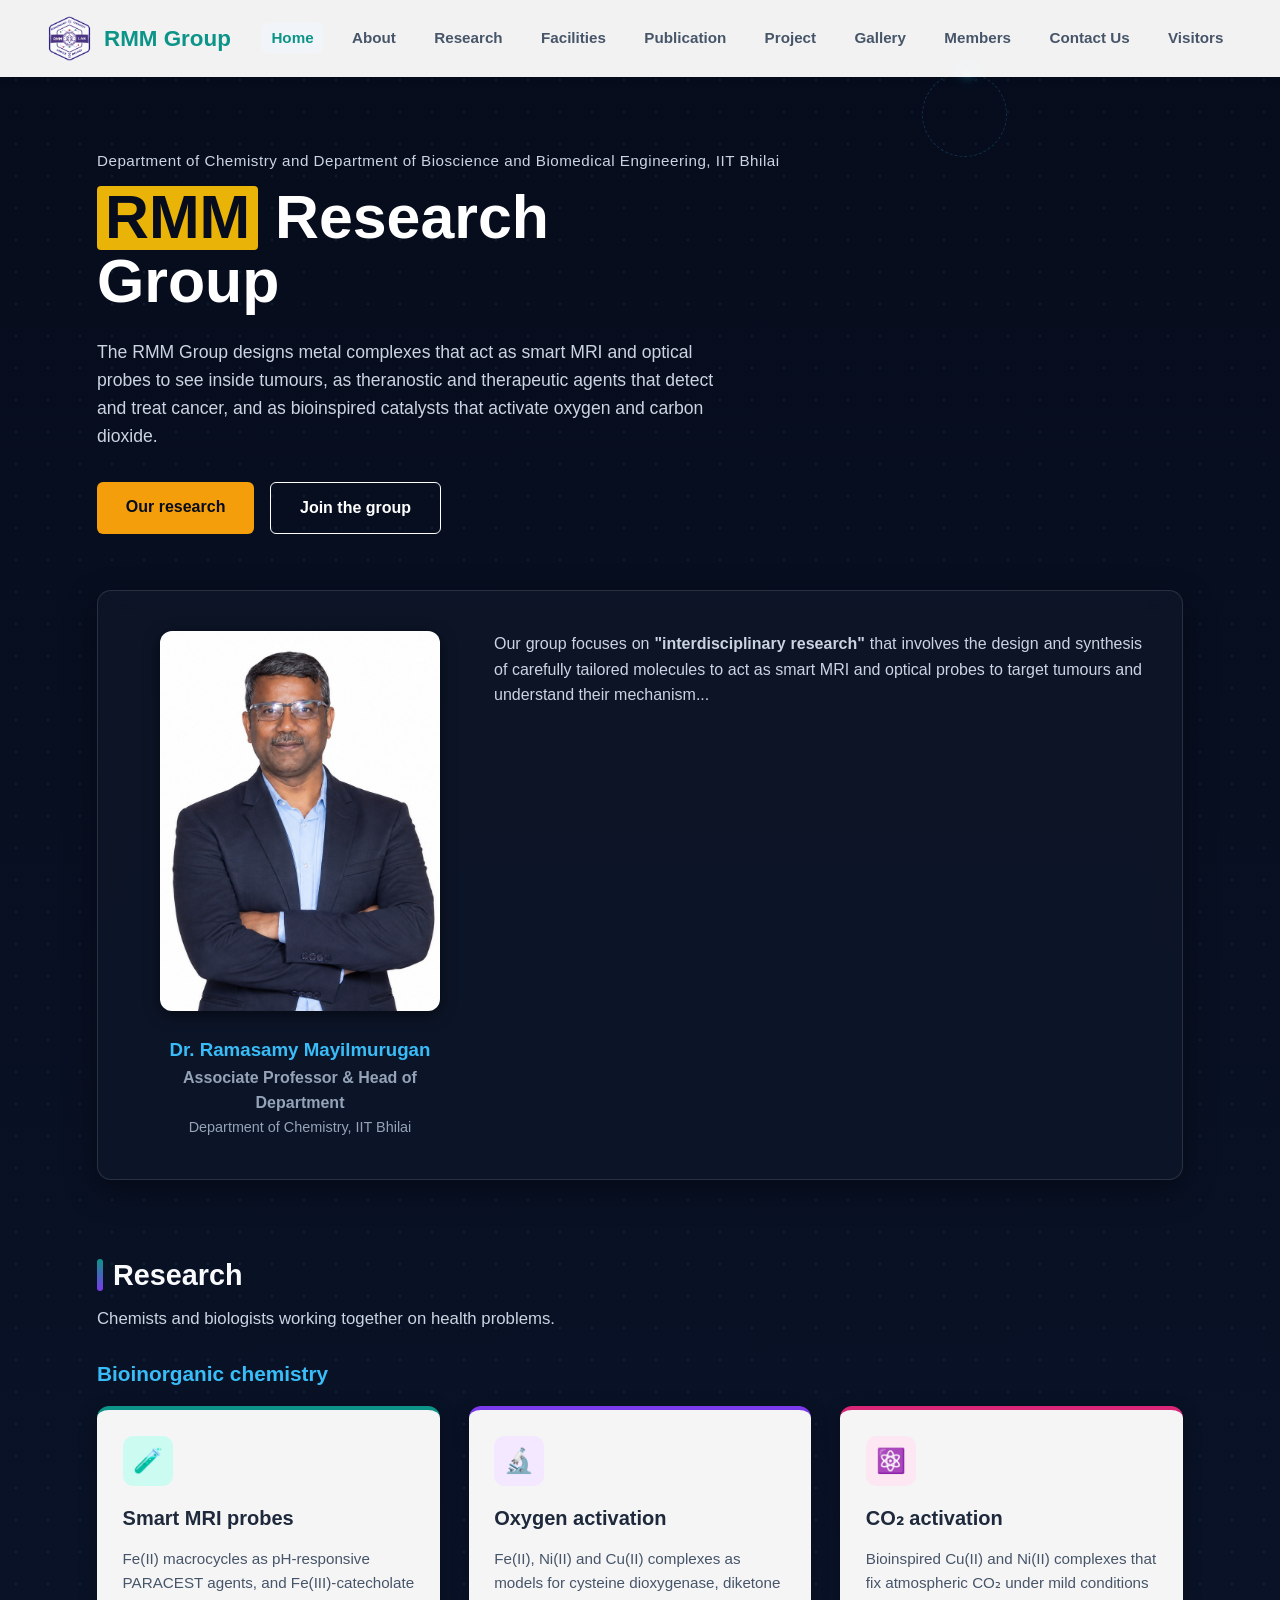
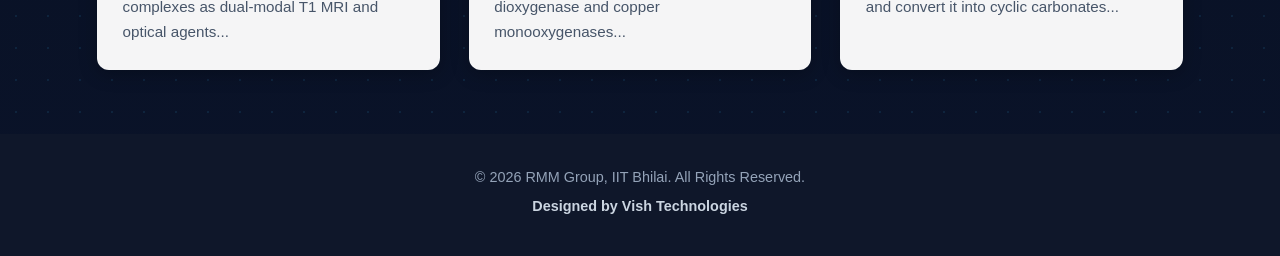
==== commit b7c9129c: "Update index.html" ====
--- a/index.html
+++ b/index.html
@@ -7,7 +7,6 @@
   <link rel="icon" href="images/fevicon.png" type="image/png">
   <link rel="stylesheet" href="style.css">
   <style>
-    /* Extremely Dense, Creative & Vibrant Chemistry Background Theme */
     body {
       background-color: #060c1b;
       background-image: 
@@ -18,8 +17,6 @@
       overflow-x: hidden;
       color: #f8fafc;
     }
-    
-    /* Background Canvas Container */
     .bg-canvas-container {
       position: fixed;
       top: 0;
@@ -30,8 +27,6 @@
       pointer-events: none;
       overflow: hidden;
     }
-
-    /* Floating Atoms & Orbiting Electrons */
     .floating-atom-node {
       position: absolute;
       width: 85px;
@@ -41,7 +36,6 @@
       animation: rotateAtom 16s infinite linear;
       opacity: 0.65;
     }
-
     .electron {
       position: absolute;
       top: -4px;
@@ -52,36 +46,28 @@
       border-radius: 50%;
       box-shadow: 0 0 10px #38bdf8, 0 0 18px #38bdf8;
     }
-
     @keyframes rotateAtom {
       0% { transform: rotate(0deg) scale(1); }
       50% { transform: rotate(180deg) scale(1.12); }
       100% { transform: rotate(360deg) scale(1); }
     }
-
-    /* Container Spacing */
     .container {
       max-width: 1150px !important;
       margin: 2rem auto !important;
       padding: 0 2rem !important;
     }
-
-    /* Hero Section */
     .hero-box {
       background: transparent !important;
       padding: 2.5rem 0 1.5rem 0;
       margin-bottom: 2rem;
-      box-shadow: none !important;
       text-align: left;
     }
-
     .hero-subhead {
       color: #cbd5e1;
       font-size: 0.95rem;
       letter-spacing: 0.5px;
       margin-bottom: 0.8rem;
     }
-
     .hero-title {
       font-size: 3.8rem;
       font-weight: 800;
@@ -89,7 +75,6 @@
       color: #ffffff;
       margin-bottom: 1.5rem;
     }
-
     .hero-title span.highlight {
       background: #eab308;
       color: #060c1b;
@@ -97,7 +82,6 @@
       border-radius: 4px;
       display: inline-block;
     }
-
     .hero-desc {
       font-size: 1.1rem;
       color: #cbd5e1;
@@ -105,13 +89,11 @@
       line-height: 1.6;
       margin-bottom: 2rem;
     }
-
-    /* Custom Styled Buttons */
     .hero-btns {
       display: flex;
       gap: 1rem;
-    }
-
+      flex-wrap: wrap;
+    }
     .btn-yellow {
       background-color: #f59e0b;
       color: #060c1b;
@@ -121,12 +103,6 @@
       text-decoration: none;
       transition: all 0.3s ease;
     }
-
-    .btn-yellow:hover {
-      background-color: #d97706;
-      box-shadow: 0 0 15px rgba(245, 158, 11, 0.4);
-    }
-
     .btn-outline {
       background: transparent;
       color: #ffffff;
@@ -137,14 +113,6 @@
       text-decoration: none;
       transition: all 0.3s ease;
     }
-
-    .btn-outline:hover {
-      background: rgba(255, 255, 255, 0.1);
-      border-color: #38bdf8;
-      color: #38bdf8;
-    }
-
-    /* PI Profile Box (Original Large Size + Fully Transparent Glass Box) */
     .pi-box {
       background: rgba(15, 23, 42, 0.7) !important;
       border: 1px solid rgba(255, 255, 255, 0.12);
@@ -161,8 +129,6 @@
     }
     .pi-box h3 { color: #38bdf8 !important; }
     .pi-box p { color: #cbd5e1 !important; }
-
-    /* Research Cards Grid - Strictly Uniform Width & Height */
     .card-grid {
       display: grid;
       grid-template-columns: repeat(3, 1fr);
@@ -170,13 +136,6 @@
       margin-bottom: 3rem;
       align-items: stretch;
     }
-
-    @media (max-width: 950px) {
-      .card-grid {
-        grid-template-columns: 1fr;
-      }
-    }
-
     .card {
       background: rgba(255, 255, 255, 0.96);
       backdrop-filter: blur(10px);
@@ -189,23 +148,26 @@
       justify-content: flex-start;
       height: 100%;
     }
-
-    .card h3 {
-      font-size: 1.15rem;
-      margin-bottom: 0.6rem;
-    }
-    
-    .card p {
-      color: #475569;
-      font-size: 0.9rem;
-      line-height: 1.55;
-      flex-grow: 1;
+    @media screen and (max-width: 950px) {
+      .card-grid {
+        grid-template-columns: 1fr;
+      }
+      .hero-title {
+        font-size: 2.6rem;
+      }
+    }
+    @media screen and (max-width: 768px) {
+      .container {
+        padding: 0 1rem !important;
+      }
+      .pi-box {
+        padding: 1.5rem;
+      }
     }
   </style>
 </head>
 <body>
 
-  <!-- Packed Chemistry Background: DNA, Benzene Rings, Periodic Elements (Fe, Cu, Ni, Zn, Mn, Co), Nuclear Fusion & Molecules -->
   <div class="bg-canvas-container">
     <svg width="100%" height="100%" xmlns="http://www.w3.org/2000/svg">
       <defs>
@@ -214,112 +176,18 @@
           <stop offset="50%" stop-color="#a855f7" />
           <stop offset="100%" stop-color="#3b82f6" />
         </linearGradient>
-        <linearGradient id="fusionGrad" x1="0%" y1="0%" x2="100%" y2="100%">
-          <stop offset="0%" stop-color="#f59e0b" />
-          <stop offset="100%" stop-color="#ef4444" />
-        </linearGradient>
       </defs>
-
-      <!-- 1. Left Side Double DNA Helix Structure[cite: 1] -->
-      <g opacity="0.5" transform="translate(15, 0)">
-        <path d="M 10,0 Q 80,150 10,300 T 10,600 T 10,900 T 10,1200 T 10,1500" fill="none" stroke="url(#dnaGrad)" stroke-width="3" />
-        <path d="M 80,0 Q 10,150 80,300 T 80,600 T 80,900 T 80,1200 T 80,1500" fill="none" stroke="url(#dnaGrad)" stroke-width="3" />
-        <line x1="25" y1="75" x2="65" y2="75" stroke="#ec4899" stroke-width="2"/>
-        <line x1="45" y1="150" x2="45" y2="150" stroke="#a855f7" stroke-width="2"/>
-        <line x1="25" y1="225" x2="65" y2="225" stroke="#3b82f6" stroke-width="2"/>
-        <line x1="15" y1="375" x2="75" y2="375" stroke="#ec4899" stroke-width="2"/>
-        <line x1="25" y1="525" x2="65" y2="525" stroke="#a855f7" stroke-width="2"/>
-        <line x1="20" y1="700" x2="70" y2="700" stroke="#3b82f6" stroke-width="2"/>
-        <line x1="30" y1="850" x2="60" y2="850" stroke="#ec4899" stroke-width="2"/>
-        <line x1="15" y1="1025" x2="75" y2="1025" stroke="#a855f7" stroke-width="2"/>
-        <line x1="25" y1="1200" x2="65" y2="1200" stroke="#3b82f6" stroke-width="2"/>
-      </g>
-
-      <!-- 2. Dense Periodic Table Elements & Carbon Rings across background -->
-      <g opacity="0.45" transform="translate(650, 70)">
-        <polygon points="0,-35 30,-18 30,18 0,35 -30,18 -30,-18" fill="none" stroke="#38bdf8" stroke-width="2" />
-        <text x="-10" y="5" fill="#38bdf8" font-size="15" font-weight="bold">C</text>
-      </g>
-      <g opacity="0.4" transform="translate(850, 320)">
-        <polygon points="0,-45 39,-22 39,22 0,45 -39,22 -39,-22" fill="none" stroke="#10b981" stroke-width="2" />
-        <text x="-12" y="6" fill="#10b981" font-size="15" font-weight="bold">C6</text>
-      </g>
-      <g opacity="0.4" transform="translate(380, 550)">
-        <polygon points="0,-35 30,-18 30,18 0,35 -30,18 -30,-18" fill="none" stroke="#ec4899" stroke-width="2" />
-        <text x="-8" y="5" fill="#ec4899" font-size="14" font-weight="bold">Fe</text>
-      </g>
-      <g opacity="0.4" transform="translate(750, 680)">
-        <polygon points="0,-40 35,-20 35,20 0,40 -35,20 -35,-20" fill="none" stroke="#f59e0b" stroke-width="2" />
-        <text x="-9" y="5" fill="#f59e0b" font-size="14" font-weight="bold">Cu</text>
-      </g>
-      <g opacity="0.4" transform="translate(520, 950)">
-        <polygon points="0,-35 30,-18 30,18 0,35 -30,18 -30,-18" fill="none" stroke="#38bdf8" stroke-width="2" />
-        <text x="-8" y="5" fill="#38bdf8" font-size="14" font-weight="bold">Ni</text>
-      </g>
-      <g opacity="0.4" transform="translate(820, 1050)">
-        <polygon points="0,-35 30,-18 30,18 0,35 -30,18 -30,-18" fill="none" stroke="#a855f7" stroke-width="2" />
-        <text x="-8" y="5" fill="#a855f7" font-size="14" font-weight="bold">Zn</text>
-      </g>
-
-      <!-- 3. Nuclear Fusion Core & Energy Waves -->
-      <g opacity="0.55" transform="translate(880, 150)">
-        <circle cx="0" cy="0" r="90" fill="none" stroke="url(#fusionGrad)" stroke-width="1.5" stroke-dasharray="5,5" />
-        <circle cx="0" cy="0" r="45" fill="none" stroke="#f59e0b" stroke-width="2" />
-        <circle cx="0" cy="0" r="15" fill="#ef4444" filter="drop-shadow(0 0 12px #f59e0b)" />
-        <line x1="-65" y1="0" x2="65" y2="0" stroke="#f59e0b" stroke-width="1"/>
-        <line x1="0" y1="-65" x2="0" y2="65" stroke="#f59e0b" stroke-width="1"/>
-      </g>
-
-      <!-- 4. Packed Molecular Bonds & Network Nodes -->
-      <g opacity="0.5" transform="translate(220, 380)">
-        <line x1="0" y1="0" x2="60" y2="-50" stroke="#38bdf8" stroke-width="1.5"/>
-        <line x1="60" y1="-50" x2="120" y2="-10" stroke="#38bdf8" stroke-width="1.5"/>
-        <circle cx="0" cy="0" r="7" fill="#38bdf8"/>
-        <circle cx="60" cy="-50" r="9" fill="#f59e0b"/>
-        <circle cx="120" cy="-10" r="7" fill="#10b981"/>
-      </g>
-      <g opacity="0.5" transform="translate(560, 780)">
-        <line x1="0" y1="0" x2="-70" y2="-40" stroke="#a855f7" stroke-width="1.5"/>
-        <line x1="0" y1="0" x2="60" y2="-60" stroke="#a855f7" stroke-width="1.5"/>
-        <circle cx="0" cy="0" r="8" fill="#a855f7"/>
-        <circle cx="-70" cy="-40" r="6" fill="#38bdf8"/>
-        <circle cx="60" cy="-60" r="7" fill="#ec4899"/>
-      </g>
-      <g opacity="0.5" transform="translate(250, 850)">
-        <line x1="0" y1="0" x2="50" y2="50" stroke="#10b981" stroke-width="1.5"/>
-        <circle cx="0" cy="0" r="7" fill="#10b981"/>
-        <circle cx="50" cy="50" r="8" fill="#f59e0b"/>
-      </g>
     </svg>
-
-    <!-- Multiple Orbiting Atoms & Periodic Elements packed across the background -->
-    <div class="floating-atom-node" style="top: 8%; left: 72%;">
-      <div class="electron"></div>
-    </div>
-    <div class="floating-atom-node" style="top: 42%; left: 88%; animation-duration: 14s;">
-      <div class="electron" style="background-color: #ec4899; box-shadow: 0 0 10px #ec4899;"></div>
-    </div>
-    <div class="floating-atom-node" style="top: 62%; left: 12%; animation-duration: 20s;">
-      <div class="electron" style="background-color: #10b981; box-shadow: 0 0 10px #10b981;"></div>
-    </div>
-    <div class="floating-atom-node" style="top: 25%; left: 42%; width: 75px; height: 75px; animation-duration: 12s;">
-      <div class="electron" style="background-color: #f59e0b; box-shadow: 0 0 10px #f59e0b;"></div>
-    </div>
-    <div class="floating-atom-node" style="top: 78%; left: 68%; width: 85px; height: 85px; animation-duration: 18s;">
-      <div class="electron" style="background-color: #a855f7; box-shadow: 0 0 10px #a855f7;"></div>
-    </div>
-    <div class="floating-atom-node" style="top: 92%; left: 35%; width: 70px; height: 70px; animation-duration: 22s;">
-      <div class="electron" style="background-color: #38bdf8; box-shadow: 0 0 10px #38bdf8;"></div>
-    </div>
+    <div class="floating-atom-node" style="top: 8%; left: 72%;"><div class="electron"></div></div>
   </div>
 
-  <!-- Header & Navigation -->
   <header>
     <div class="nav-container">
       <div class="logo-section">
         <img src="images/fevicon.png" alt="RMM Group Logo">
         <h2>RMM Group</h2>
       </div>
+      <button class="mobile-menu-btn" aria-label="Toggle navigation">☰</button>
       <nav>
         <ul>
           <li><a href="index.html" class="active">Home</a></li>
@@ -338,83 +206,56 @@
   </header>
 
   <div class="container">
-    <!-- Section 1: Hero Welcome -->
     <div class="hero-box">
-      <p class="hero-subhead">Department of Chemistry and Department of Bioscience and Biomedical Engineering, IIT Bhilai </p>
+      <p class="hero-subhead">Department of Chemistry and Department of Bioscience and Biomedical Engineering, IIT Bhilai</p>
       <h1 class="hero-title"><span class="highlight">RMM</span> Research<br>Group</h1>
-      <p class="hero-desc">The RMM Group designs metal complexes that act as smart MRI and optical probes to see inside tumours, as theranostic and therapeutic agents that detect and treat cancer, and as bioinspired catalysts that activate oxygen and carbon dioxide .</p>
-      
+      <p class="hero-desc">The RMM Group designs metal complexes that act as smart MRI and optical probes to see inside tumours, as theranostic and therapeutic agents that detect and treat cancer, and as bioinspired catalysts that activate oxygen and carbon dioxide.</p>
       <div class="hero-btns">
         <a href="#research" class="btn-yellow">Our research</a>
         <a href="contact.html" class="btn-outline">Join the group</a>
       </div>
     </div>
 
-    <!-- Section 2: PI Profile (Original Large Size + Transparent Glass Box) -->
     <div class="pi-box">
       <div style="flex: 1; min-width: 260px; text-align: center;">
         <img src="images/Dr. R Mayilmurugan.png" alt="Dr. Ramasamy Mayilmurugan" style="width: 100%; max-width: 280px; border-radius: 12px; box-shadow: 0 4px 15px rgba(0,0,0,0.5);">
         <h3 style="margin-top: 1rem;">Dr. Ramasamy Mayilmurugan</h3>
-        <p style="color: #94a3b8 !important; font-weight: 600;">Associate Professor & Head of Deparment</p>
+        <p style="color: #94a3b8 !important; font-weight: 600;">Associate Professor & Head of Department</p>
         <p style="color: #94a3b8 !important; font-size: 0.9rem;">Department of Chemistry, IIT Bhilai</p>
       </div>
       <div style="flex: 2; min-width: 300px;">
-        <p style="margin-bottom: 1rem; text-align: justify;">Our group focuses on <strong>"interdisciplinary research"</strong> that involves the design and synthesis of carefully tailored molecules to act as smart MRI and optical probes to target tumours and understand their mechanism. Our research aims to use biologically inspired metal complexes as probes to understand complex biochemical processes in tumours. We are using these bioinspired imaging probes and our chemistry knowledge to image and quantify the reactive oxygen species (ROS), reactive nitrogen species (RNS), and other mobilities produced via the redox process within the tumor cells. We are working to place these molecules in clinical trials as novel therapeutic or diagnostic agents in the near future.</p>
-        <p style="margin-bottom: 1.5rem; text-align: justify;">On the other hand, we are synthesizing a library of architecturally designed bioinspired coordination complexes with interesting structural, spectral, redox, and biological properties. Many of these complexes are demonstrated as synthetic analogues of metalloenzymes or as bioinspired catalysts for activating small molecules such as dioxygen and carbon dioxide. In all our projects, we try to accomplish our objectives through an appropriate combination of design, synthesis, and validation. As a result, the research projects in the group tend to be highly interdisciplinary in nature, involving bioinorganic chemistry, biochemistry, spectroscopy, and multistep organic synthesis. We named our group <strong>"Bioinorganic Chemistry and Chemical Biology,"</strong> where chemists and biologists work together to address Health issues.</p>
-      </div>
-    </div>
-
-    <!-- Section 3 & 4: Research Section -->
+        <p style="margin-bottom: 1rem; text-align: justify;">Our group focuses on <strong>"interdisciplinary research"</strong> that involves the design and synthesis of carefully tailored molecules to act as smart MRI and optical probes to target tumours and understand their mechanism...</p>
+      </div>
+    </div>
+
     <div id="research" style="padding-top: 1rem;">
       <div class="section-title" style="color: #f8fafc; font-size: 1.8rem;">
         <div class="title-bar"></div>
         Research
       </div>
-      <p class="section-subtitle" style="color: #cbd5e1; margin-bottom: 1.5rem;">Chemists and biologists working together on health problems, combining design, synthesis and biological validation.</p>
-
-      <!-- Sub-theme 1: Bioinorganic Chemistry -->
+      <p class="section-subtitle" style="color: #cbd5e1; margin-bottom: 1.5rem;">Chemists and biologists working together on health problems.</p>
+
       <h3 style="margin-bottom: 1rem; color: #38bdf8; font-size: 1.3rem;">Bioinorganic chemistry</h3>
       <div class="card-grid">
         <div class="card">
           <div class="card-icon">🧪</div>
           <h3>Smart MRI probes</h3>
-          <p>Fe(II) macrocycles as pH-responsive PARACEST agents, and Fe(III)-catecholate complexes as dual-modal T1 MRI and optical agents for nitric oxide and acidic tumour pH. Biotin conjugation raises the amount of agent delivered to tumours. Mn(II/III) complexes serve as redox-responsive agents sensitive to L-cysteine.</p>
+          <p>Fe(II) macrocycles as pH-responsive PARACEST agents, and Fe(III)-catecholate complexes as dual-modal T1 MRI and optical agents...</p>
         </div>
         <div class="card purple">
           <div class="card-icon">🔬</div>
           <h3>Oxygen activation</h3>
-          <p>Fe(II), Ni(II) and Cu(II) complexes as models for cysteine dioxygenase, diketone dioxygenase and copper monooxygenases, and as catalysts for aromatic C-H bond hydroxylation, studied with spectroscopy and computation.</p>
+          <p>Fe(II), Ni(II) and Cu(II) complexes as models for cysteine dioxygenase, diketone dioxygenase and copper monooxygenases...</p>
         </div>
         <div class="card pink">
           <div class="card-icon">⚛️</div>
           <h3>CO₂ activation</h3>
-          <p>Bioinspired Cu(II) and Ni(II) complexes that fix atmospheric CO₂ under mild conditions and convert it into cyclic carbonates and carboxylic acids, with crystal structures of the CO₂-derived intermediates.</p>
+          <p>Bioinspired Cu(II) and Ni(II) complexes that fix atmospheric CO₂ under mild conditions and convert it into cyclic carbonates...</p>
         </div>
       </div>
-
-      <!-- Sub-theme 2: Chemical Biology -->
-      <h3 style="margin-bottom: 1rem; color: #c084fc; font-size: 1.3rem;">Chemical biology</h3>
-      <div class="card-grid">
-        <div class="card">
-          <div class="card-icon">💊</div>
-          <h3>Nanomedicine for targeted therapy</h3>
-          <p>The Cancer Biology Research Group is dedicated to advancing precision oncology through the development of innovative nanomedicine-based approaches for targeted cancer therapy. The group’s research encompasses diverse biocompatible delivery platforms, including protein-based nanocages, engineered nanoparticles, liposomes, and hybrid nanostructures, with an emphasis on improving tumor-specific drug delivery, therapeutic bioavailability, and treatment selectivity while minimizing toxicity to healthy tissues.</p>
-        </div>
-        <div class="card purple">
-          <div class="card-icon">🧬</div>
-          <h3>Ferroptosis and cancer models</h3>
-          <p>A major research focus involves metal-dependent regulated cell death, particularly ferroptosis, and its therapeutic exploitation against cancer. Research is conducted using cervical, breast, and colorectal cancer models, encompassing investigations from cellular viability and cytotoxicity to molecular mechanisms, gene regulation, and protein expression associated with therapeutic responses.</p>
-        </div>
-        <div class="card pink">
-          <div class="card-icon">🎯</div>
-          <h3>Cancer theranostics</h3>
-          <p>The group also explores cancer theranostics through the development of multifunctional molecules and nanoplatforms that integrate diagnostic imaging with therapeutic applications, enabling image-guided cancer intervention. The group aims to bridge nanotechnology and cancer biology to advance innovative, targeted, and multifunctional therapeutic strategies.</p>
-        </div>
-      </div>
     </div>
   </div>
 
-  <!-- Common Footer -->
   <footer>
     <p>© 2026 RMM Group, IIT Bhilai. All Rights Reserved.</p>
     <p class="designer">Designed by Vish Technologies</p>
--- a/style.css
+++ b/style.css
@@ -10,7 +10,7 @@
   --transition: all 0.3s ease;
 }
 
-* {
+*, *::before, *::after {
   box-sizing: border-box;
   margin: 0;
   padding: 0;
@@ -64,6 +64,7 @@
   display: flex;
   list-style: none;
   gap: 1.2rem;
+  align-items: center;
 }
 
 nav a {
@@ -79,6 +80,16 @@
 nav a:hover, nav a.active {
   color: var(--primary-color);
   background-color: #f1f5f9;
+}
+
+/* Mobile Hamburger Menu Button */
+.mobile-menu-btn {
+  display: none;
+  background: none;
+  border: none;
+  font-size: 1.6rem;
+  color: var(--dark-text);
+  cursor: pointer;
 }
 
 /* Main Container */
@@ -258,6 +269,7 @@
 /* Table Styling */
 .table-container {
   overflow-x: auto;
+  -webkit-overflow-scrolling: touch;
   margin: 1.5rem 0;
 }
 
@@ -268,6 +280,7 @@
   border-radius: 8px;
   overflow: hidden;
   box-shadow: 0 2px 8px rgba(0,0,0,0.04);
+  min-width: 600px;
 }
 
 th, td {
@@ -299,3 +312,52 @@
   color: #cbd5e1;
   font-weight: 600;
 }
+
+/* Mobile Responsive Media Queries */
+@media screen and (max-width: 900px) {
+  .nav-container {
+    padding: 1rem;
+  }
+  .mobile-menu-btn {
+    display: block;
+  }
+  nav ul {
+    display: none;
+    flex-direction: column;
+    position: absolute;
+    top: 100%;
+    left: 0;
+    width: 100%;
+    background: #ffffff;
+    box-shadow: 0 10px 20px rgba(0,0,0,0.1);
+    padding: 1.5rem;
+    gap: 1rem;
+    border-top: 1px solid #e2e8f0;
+  }
+  nav ul.show {
+    display: flex;
+  }
+  nav a {
+    display: block;
+    width: 100%;
+    padding: 0.6rem 1rem;
+  }
+}
+
+@media screen and (max-width: 768px) {
+  .container {
+    margin: 1rem auto;
+    padding: 0 1rem;
+  }
+  .section-title {
+    font-size: 1.6rem;
+  }
+  .card-grid {
+    grid-template-columns: 1fr;
+    gap: 1.2rem;
+  }
+  .member-grid {
+    grid-template-columns: repeat(auto-fill, minmax(220px, 1fr));
+    gap: 1rem;
+  }
+}
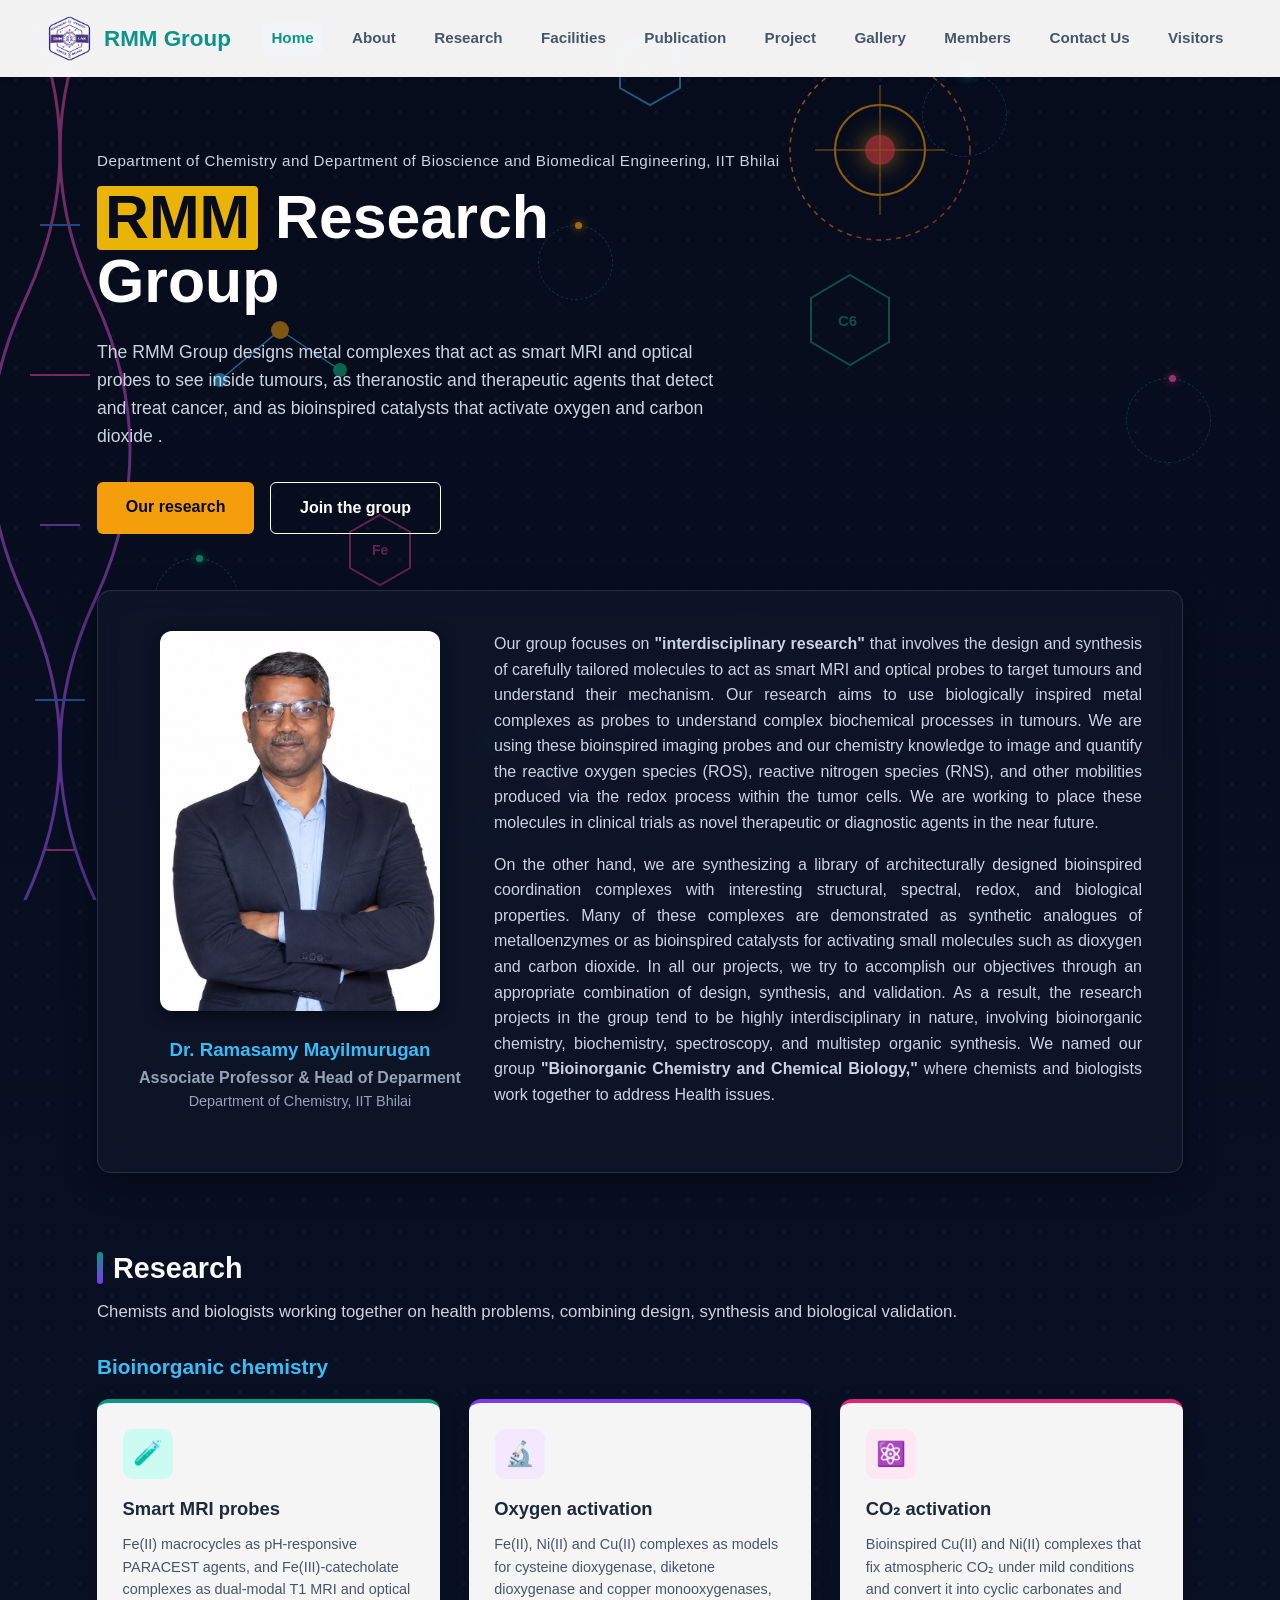
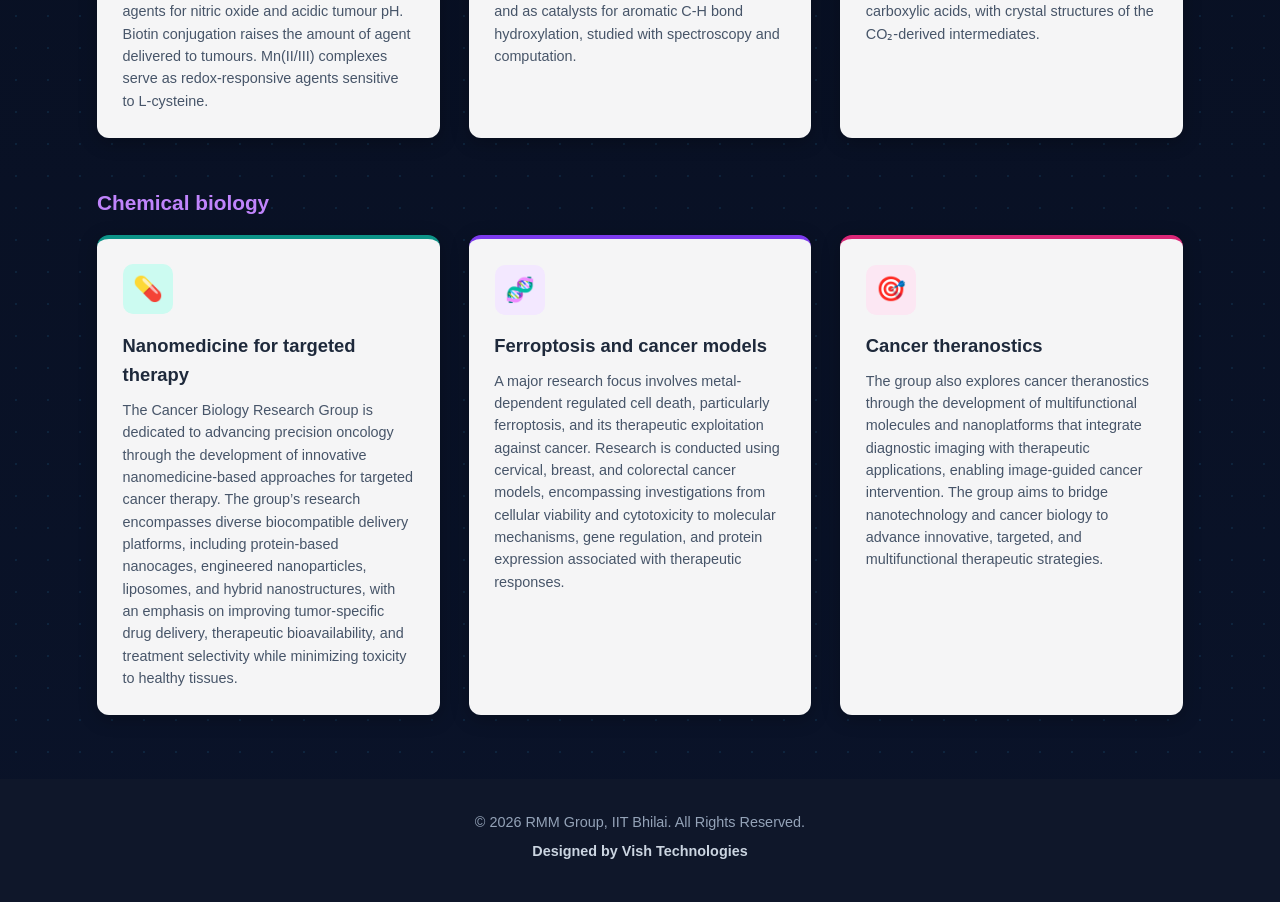
==== commit b96d84f4: "Update index.html" ====
--- a/index.html
+++ b/index.html
@@ -7,6 +7,7 @@
   <link rel="icon" href="images/fevicon.png" type="image/png">
   <link rel="stylesheet" href="style.css">
   <style>
+    /* Extremely Dense, Creative & Vibrant Chemistry Background Theme */
     body {
       background-color: #060c1b;
       background-image: 
@@ -17,6 +18,8 @@
       overflow-x: hidden;
       color: #f8fafc;
     }
+    
+    /* Background Canvas Container */
     .bg-canvas-container {
       position: fixed;
       top: 0;
@@ -27,6 +30,8 @@
       pointer-events: none;
       overflow: hidden;
     }
+
+    /* Floating Atoms & Orbiting Electrons */
     .floating-atom-node {
       position: absolute;
       width: 85px;
@@ -36,6 +41,7 @@
       animation: rotateAtom 16s infinite linear;
       opacity: 0.65;
     }
+
     .electron {
       position: absolute;
       top: -4px;
@@ -46,28 +52,36 @@
       border-radius: 50%;
       box-shadow: 0 0 10px #38bdf8, 0 0 18px #38bdf8;
     }
+
     @keyframes rotateAtom {
       0% { transform: rotate(0deg) scale(1); }
       50% { transform: rotate(180deg) scale(1.12); }
       100% { transform: rotate(360deg) scale(1); }
     }
+
+    /* Container Spacing */
     .container {
       max-width: 1150px !important;
       margin: 2rem auto !important;
       padding: 0 2rem !important;
     }
+
+    /* Hero Section */
     .hero-box {
       background: transparent !important;
       padding: 2.5rem 0 1.5rem 0;
       margin-bottom: 2rem;
+      box-shadow: none !important;
       text-align: left;
     }
+
     .hero-subhead {
       color: #cbd5e1;
       font-size: 0.95rem;
       letter-spacing: 0.5px;
       margin-bottom: 0.8rem;
     }
+
     .hero-title {
       font-size: 3.8rem;
       font-weight: 800;
@@ -75,6 +89,7 @@
       color: #ffffff;
       margin-bottom: 1.5rem;
     }
+
     .hero-title span.highlight {
       background: #eab308;
       color: #060c1b;
@@ -82,6 +97,7 @@
       border-radius: 4px;
       display: inline-block;
     }
+
     .hero-desc {
       font-size: 1.1rem;
       color: #cbd5e1;
@@ -89,11 +105,13 @@
       line-height: 1.6;
       margin-bottom: 2rem;
     }
+
+    /* Custom Styled Buttons */
     .hero-btns {
       display: flex;
       gap: 1rem;
-      flex-wrap: wrap;
-    }
+    }
+
     .btn-yellow {
       background-color: #f59e0b;
       color: #060c1b;
@@ -103,6 +121,12 @@
       text-decoration: none;
       transition: all 0.3s ease;
     }
+
+    .btn-yellow:hover {
+      background-color: #d97706;
+      box-shadow: 0 0 15px rgba(245, 158, 11, 0.4);
+    }
+
     .btn-outline {
       background: transparent;
       color: #ffffff;
@@ -113,6 +137,14 @@
       text-decoration: none;
       transition: all 0.3s ease;
     }
+
+    .btn-outline:hover {
+      background: rgba(255, 255, 255, 0.1);
+      border-color: #38bdf8;
+      color: #38bdf8;
+    }
+
+    /* PI Profile Box (Original Large Size + Fully Transparent Glass Box) */
     .pi-box {
       background: rgba(15, 23, 42, 0.7) !important;
       border: 1px solid rgba(255, 255, 255, 0.12);
@@ -129,6 +161,8 @@
     }
     .pi-box h3 { color: #38bdf8 !important; }
     .pi-box p { color: #cbd5e1 !important; }
+
+    /* Research Cards Grid - Strictly Uniform Width & Height */
     .card-grid {
       display: grid;
       grid-template-columns: repeat(3, 1fr);
@@ -136,6 +170,13 @@
       margin-bottom: 3rem;
       align-items: stretch;
     }
+
+    @media (max-width: 950px) {
+      .card-grid {
+        grid-template-columns: 1fr;
+      }
+    }
+
     .card {
       background: rgba(255, 255, 255, 0.96);
       backdrop-filter: blur(10px);
@@ -148,26 +189,23 @@
       justify-content: flex-start;
       height: 100%;
     }
-    @media screen and (max-width: 950px) {
-      .card-grid {
-        grid-template-columns: 1fr;
-      }
-      .hero-title {
-        font-size: 2.6rem;
-      }
-    }
-    @media screen and (max-width: 768px) {
-      .container {
-        padding: 0 1rem !important;
-      }
-      .pi-box {
-        padding: 1.5rem;
-      }
+
+    .card h3 {
+      font-size: 1.15rem;
+      margin-bottom: 0.6rem;
+    }
+    
+    .card p {
+      color: #475569;
+      font-size: 0.9rem;
+      line-height: 1.55;
+      flex-grow: 1;
     }
   </style>
 </head>
 <body>
 
+  <!-- Packed Chemistry Background: DNA, Benzene Rings, Periodic Elements (Fe, Cu, Ni, Zn, Mn, Co), Nuclear Fusion & Molecules -->
   <div class="bg-canvas-container">
     <svg width="100%" height="100%" xmlns="http://www.w3.org/2000/svg">
       <defs>
@@ -176,18 +214,112 @@
           <stop offset="50%" stop-color="#a855f7" />
           <stop offset="100%" stop-color="#3b82f6" />
         </linearGradient>
+        <linearGradient id="fusionGrad" x1="0%" y1="0%" x2="100%" y2="100%">
+          <stop offset="0%" stop-color="#f59e0b" />
+          <stop offset="100%" stop-color="#ef4444" />
+        </linearGradient>
       </defs>
+
+      <!-- 1. Left Side Double DNA Helix Structure[cite: 1] -->
+      <g opacity="0.5" transform="translate(15, 0)">
+        <path d="M 10,0 Q 80,150 10,300 T 10,600 T 10,900 T 10,1200 T 10,1500" fill="none" stroke="url(#dnaGrad)" stroke-width="3" />
+        <path d="M 80,0 Q 10,150 80,300 T 80,600 T 80,900 T 80,1200 T 80,1500" fill="none" stroke="url(#dnaGrad)" stroke-width="3" />
+        <line x1="25" y1="75" x2="65" y2="75" stroke="#ec4899" stroke-width="2"/>
+        <line x1="45" y1="150" x2="45" y2="150" stroke="#a855f7" stroke-width="2"/>
+        <line x1="25" y1="225" x2="65" y2="225" stroke="#3b82f6" stroke-width="2"/>
+        <line x1="15" y1="375" x2="75" y2="375" stroke="#ec4899" stroke-width="2"/>
+        <line x1="25" y1="525" x2="65" y2="525" stroke="#a855f7" stroke-width="2"/>
+        <line x1="20" y1="700" x2="70" y2="700" stroke="#3b82f6" stroke-width="2"/>
+        <line x1="30" y1="850" x2="60" y2="850" stroke="#ec4899" stroke-width="2"/>
+        <line x1="15" y1="1025" x2="75" y2="1025" stroke="#a855f7" stroke-width="2"/>
+        <line x1="25" y1="1200" x2="65" y2="1200" stroke="#3b82f6" stroke-width="2"/>
+      </g>
+
+      <!-- 2. Dense Periodic Table Elements & Carbon Rings across background -->
+      <g opacity="0.45" transform="translate(650, 70)">
+        <polygon points="0,-35 30,-18 30,18 0,35 -30,18 -30,-18" fill="none" stroke="#38bdf8" stroke-width="2" />
+        <text x="-10" y="5" fill="#38bdf8" font-size="15" font-weight="bold">C</text>
+      </g>
+      <g opacity="0.4" transform="translate(850, 320)">
+        <polygon points="0,-45 39,-22 39,22 0,45 -39,22 -39,-22" fill="none" stroke="#10b981" stroke-width="2" />
+        <text x="-12" y="6" fill="#10b981" font-size="15" font-weight="bold">C6</text>
+      </g>
+      <g opacity="0.4" transform="translate(380, 550)">
+        <polygon points="0,-35 30,-18 30,18 0,35 -30,18 -30,-18" fill="none" stroke="#ec4899" stroke-width="2" />
+        <text x="-8" y="5" fill="#ec4899" font-size="14" font-weight="bold">Fe</text>
+      </g>
+      <g opacity="0.4" transform="translate(750, 680)">
+        <polygon points="0,-40 35,-20 35,20 0,40 -35,20 -35,-20" fill="none" stroke="#f59e0b" stroke-width="2" />
+        <text x="-9" y="5" fill="#f59e0b" font-size="14" font-weight="bold">Cu</text>
+      </g>
+      <g opacity="0.4" transform="translate(520, 950)">
+        <polygon points="0,-35 30,-18 30,18 0,35 -30,18 -30,-18" fill="none" stroke="#38bdf8" stroke-width="2" />
+        <text x="-8" y="5" fill="#38bdf8" font-size="14" font-weight="bold">Ni</text>
+      </g>
+      <g opacity="0.4" transform="translate(820, 1050)">
+        <polygon points="0,-35 30,-18 30,18 0,35 -30,18 -30,-18" fill="none" stroke="#a855f7" stroke-width="2" />
+        <text x="-8" y="5" fill="#a855f7" font-size="14" font-weight="bold">Zn</text>
+      </g>
+
+      <!-- 3. Nuclear Fusion Core & Energy Waves -->
+      <g opacity="0.55" transform="translate(880, 150)">
+        <circle cx="0" cy="0" r="90" fill="none" stroke="url(#fusionGrad)" stroke-width="1.5" stroke-dasharray="5,5" />
+        <circle cx="0" cy="0" r="45" fill="none" stroke="#f59e0b" stroke-width="2" />
+        <circle cx="0" cy="0" r="15" fill="#ef4444" filter="drop-shadow(0 0 12px #f59e0b)" />
+        <line x1="-65" y1="0" x2="65" y2="0" stroke="#f59e0b" stroke-width="1"/>
+        <line x1="0" y1="-65" x2="0" y2="65" stroke="#f59e0b" stroke-width="1"/>
+      </g>
+
+      <!-- 4. Packed Molecular Bonds & Network Nodes -->
+      <g opacity="0.5" transform="translate(220, 380)">
+        <line x1="0" y1="0" x2="60" y2="-50" stroke="#38bdf8" stroke-width="1.5"/>
+        <line x1="60" y1="-50" x2="120" y2="-10" stroke="#38bdf8" stroke-width="1.5"/>
+        <circle cx="0" cy="0" r="7" fill="#38bdf8"/>
+        <circle cx="60" cy="-50" r="9" fill="#f59e0b"/>
+        <circle cx="120" cy="-10" r="7" fill="#10b981"/>
+      </g>
+      <g opacity="0.5" transform="translate(560, 780)">
+        <line x1="0" y1="0" x2="-70" y2="-40" stroke="#a855f7" stroke-width="1.5"/>
+        <line x1="0" y1="0" x2="60" y2="-60" stroke="#a855f7" stroke-width="1.5"/>
+        <circle cx="0" cy="0" r="8" fill="#a855f7"/>
+        <circle cx="-70" cy="-40" r="6" fill="#38bdf8"/>
+        <circle cx="60" cy="-60" r="7" fill="#ec4899"/>
+      </g>
+      <g opacity="0.5" transform="translate(250, 850)">
+        <line x1="0" y1="0" x2="50" y2="50" stroke="#10b981" stroke-width="1.5"/>
+        <circle cx="0" cy="0" r="7" fill="#10b981"/>
+        <circle cx="50" cy="50" r="8" fill="#f59e0b"/>
+      </g>
     </svg>
-    <div class="floating-atom-node" style="top: 8%; left: 72%;"><div class="electron"></div></div>
+
+    <!-- Multiple Orbiting Atoms & Periodic Elements packed across the background -->
+    <div class="floating-atom-node" style="top: 8%; left: 72%;">
+      <div class="electron"></div>
+    </div>
+    <div class="floating-atom-node" style="top: 42%; left: 88%; animation-duration: 14s;">
+      <div class="electron" style="background-color: #ec4899; box-shadow: 0 0 10px #ec4899;"></div>
+    </div>
+    <div class="floating-atom-node" style="top: 62%; left: 12%; animation-duration: 20s;">
+      <div class="electron" style="background-color: #10b981; box-shadow: 0 0 10px #10b981;"></div>
+    </div>
+    <div class="floating-atom-node" style="top: 25%; left: 42%; width: 75px; height: 75px; animation-duration: 12s;">
+      <div class="electron" style="background-color: #f59e0b; box-shadow: 0 0 10px #f59e0b;"></div>
+    </div>
+    <div class="floating-atom-node" style="top: 78%; left: 68%; width: 85px; height: 85px; animation-duration: 18s;">
+      <div class="electron" style="background-color: #a855f7; box-shadow: 0 0 10px #a855f7;"></div>
+    </div>
+    <div class="floating-atom-node" style="top: 92%; left: 35%; width: 70px; height: 70px; animation-duration: 22s;">
+      <div class="electron" style="background-color: #38bdf8; box-shadow: 0 0 10px #38bdf8;"></div>
+    </div>
   </div>
 
+  <!-- Header & Navigation -->
   <header>
     <div class="nav-container">
       <div class="logo-section">
         <img src="images/fevicon.png" alt="RMM Group Logo">
         <h2>RMM Group</h2>
       </div>
-      <button class="mobile-menu-btn" aria-label="Toggle navigation">☰</button>
       <nav>
         <ul>
           <li><a href="index.html" class="active">Home</a></li>
@@ -206,56 +338,83 @@
   </header>
 
   <div class="container">
+    <!-- Section 1: Hero Welcome -->
     <div class="hero-box">
-      <p class="hero-subhead">Department of Chemistry and Department of Bioscience and Biomedical Engineering, IIT Bhilai</p>
+      <p class="hero-subhead">Department of Chemistry and Department of Bioscience and Biomedical Engineering, IIT Bhilai </p>
       <h1 class="hero-title"><span class="highlight">RMM</span> Research<br>Group</h1>
-      <p class="hero-desc">The RMM Group designs metal complexes that act as smart MRI and optical probes to see inside tumours, as theranostic and therapeutic agents that detect and treat cancer, and as bioinspired catalysts that activate oxygen and carbon dioxide.</p>
+      <p class="hero-desc">The RMM Group designs metal complexes that act as smart MRI and optical probes to see inside tumours, as theranostic and therapeutic agents that detect and treat cancer, and as bioinspired catalysts that activate oxygen and carbon dioxide .</p>
+      
       <div class="hero-btns">
         <a href="#research" class="btn-yellow">Our research</a>
         <a href="contact.html" class="btn-outline">Join the group</a>
       </div>
     </div>
 
+    <!-- Section 2: PI Profile (Original Large Size + Transparent Glass Box) -->
     <div class="pi-box">
       <div style="flex: 1; min-width: 260px; text-align: center;">
         <img src="images/Dr. R Mayilmurugan.png" alt="Dr. Ramasamy Mayilmurugan" style="width: 100%; max-width: 280px; border-radius: 12px; box-shadow: 0 4px 15px rgba(0,0,0,0.5);">
         <h3 style="margin-top: 1rem;">Dr. Ramasamy Mayilmurugan</h3>
-        <p style="color: #94a3b8 !important; font-weight: 600;">Associate Professor & Head of Department</p>
+        <p style="color: #94a3b8 !important; font-weight: 600;">Associate Professor & Head of Deparment</p>
         <p style="color: #94a3b8 !important; font-size: 0.9rem;">Department of Chemistry, IIT Bhilai</p>
       </div>
       <div style="flex: 2; min-width: 300px;">
-        <p style="margin-bottom: 1rem; text-align: justify;">Our group focuses on <strong>"interdisciplinary research"</strong> that involves the design and synthesis of carefully tailored molecules to act as smart MRI and optical probes to target tumours and understand their mechanism...</p>
-      </div>
-    </div>
-
+        <p style="margin-bottom: 1rem; text-align: justify;">Our group focuses on <strong>"interdisciplinary research"</strong> that involves the design and synthesis of carefully tailored molecules to act as smart MRI and optical probes to target tumours and understand their mechanism. Our research aims to use biologically inspired metal complexes as probes to understand complex biochemical processes in tumours. We are using these bioinspired imaging probes and our chemistry knowledge to image and quantify the reactive oxygen species (ROS), reactive nitrogen species (RNS), and other mobilities produced via the redox process within the tumor cells. We are working to place these molecules in clinical trials as novel therapeutic or diagnostic agents in the near future.</p>
+        <p style="margin-bottom: 1.5rem; text-align: justify;">On the other hand, we are synthesizing a library of architecturally designed bioinspired coordination complexes with interesting structural, spectral, redox, and biological properties. Many of these complexes are demonstrated as synthetic analogues of metalloenzymes or as bioinspired catalysts for activating small molecules such as dioxygen and carbon dioxide. In all our projects, we try to accomplish our objectives through an appropriate combination of design, synthesis, and validation. As a result, the research projects in the group tend to be highly interdisciplinary in nature, involving bioinorganic chemistry, biochemistry, spectroscopy, and multistep organic synthesis. We named our group <strong>"Bioinorganic Chemistry and Chemical Biology,"</strong> where chemists and biologists work together to address Health issues.</p>
+      </div>
+    </div>
+
+    <!-- Section 3 & 4: Research Section -->
     <div id="research" style="padding-top: 1rem;">
       <div class="section-title" style="color: #f8fafc; font-size: 1.8rem;">
         <div class="title-bar"></div>
         Research
       </div>
-      <p class="section-subtitle" style="color: #cbd5e1; margin-bottom: 1.5rem;">Chemists and biologists working together on health problems.</p>
-
+      <p class="section-subtitle" style="color: #cbd5e1; margin-bottom: 1.5rem;">Chemists and biologists working together on health problems, combining design, synthesis and biological validation.</p>
+
+      <!-- Sub-theme 1: Bioinorganic Chemistry -->
       <h3 style="margin-bottom: 1rem; color: #38bdf8; font-size: 1.3rem;">Bioinorganic chemistry</h3>
       <div class="card-grid">
         <div class="card">
           <div class="card-icon">🧪</div>
           <h3>Smart MRI probes</h3>
-          <p>Fe(II) macrocycles as pH-responsive PARACEST agents, and Fe(III)-catecholate complexes as dual-modal T1 MRI and optical agents...</p>
+          <p>Fe(II) macrocycles as pH-responsive PARACEST agents, and Fe(III)-catecholate complexes as dual-modal T1 MRI and optical agents for nitric oxide and acidic tumour pH. Biotin conjugation raises the amount of agent delivered to tumours. Mn(II/III) complexes serve as redox-responsive agents sensitive to L-cysteine.</p>
         </div>
         <div class="card purple">
           <div class="card-icon">🔬</div>
           <h3>Oxygen activation</h3>
-          <p>Fe(II), Ni(II) and Cu(II) complexes as models for cysteine dioxygenase, diketone dioxygenase and copper monooxygenases...</p>
+          <p>Fe(II), Ni(II) and Cu(II) complexes as models for cysteine dioxygenase, diketone dioxygenase and copper monooxygenases, and as catalysts for aromatic C-H bond hydroxylation, studied with spectroscopy and computation.</p>
         </div>
         <div class="card pink">
           <div class="card-icon">⚛️</div>
           <h3>CO₂ activation</h3>
-          <p>Bioinspired Cu(II) and Ni(II) complexes that fix atmospheric CO₂ under mild conditions and convert it into cyclic carbonates...</p>
+          <p>Bioinspired Cu(II) and Ni(II) complexes that fix atmospheric CO₂ under mild conditions and convert it into cyclic carbonates and carboxylic acids, with crystal structures of the CO₂-derived intermediates.</p>
+        </div>
+      </div>
+
+      <!-- Sub-theme 2: Chemical Biology -->
+      <h3 style="margin-bottom: 1rem; color: #c084fc; font-size: 1.3rem;">Chemical biology</h3>
+      <div class="card-grid">
+        <div class="card">
+          <div class="card-icon">💊</div>
+          <h3>Nanomedicine for targeted therapy</h3>
+          <p>The Cancer Biology Research Group is dedicated to advancing precision oncology through the development of innovative nanomedicine-based approaches for targeted cancer therapy. The group’s research encompasses diverse biocompatible delivery platforms, including protein-based nanocages, engineered nanoparticles, liposomes, and hybrid nanostructures, with an emphasis on improving tumor-specific drug delivery, therapeutic bioavailability, and treatment selectivity while minimizing toxicity to healthy tissues.</p>
+        </div>
+        <div class="card purple">
+          <div class="card-icon">🧬</div>
+          <h3>Ferroptosis and cancer models</h3>
+          <p>A major research focus involves metal-dependent regulated cell death, particularly ferroptosis, and its therapeutic exploitation against cancer. Research is conducted using cervical, breast, and colorectal cancer models, encompassing investigations from cellular viability and cytotoxicity to molecular mechanisms, gene regulation, and protein expression associated with therapeutic responses.</p>
+        </div>
+        <div class="card pink">
+          <div class="card-icon">🎯</div>
+          <h3>Cancer theranostics</h3>
+          <p>The group also explores cancer theranostics through the development of multifunctional molecules and nanoplatforms that integrate diagnostic imaging with therapeutic applications, enabling image-guided cancer intervention. The group aims to bridge nanotechnology and cancer biology to advance innovative, targeted, and multifunctional therapeutic strategies.</p>
         </div>
       </div>
     </div>
   </div>
 
+  <!-- Common Footer -->
   <footer>
     <p>© 2026 RMM Group, IIT Bhilai. All Rights Reserved.</p>
     <p class="designer">Designed by Vish Technologies</p>
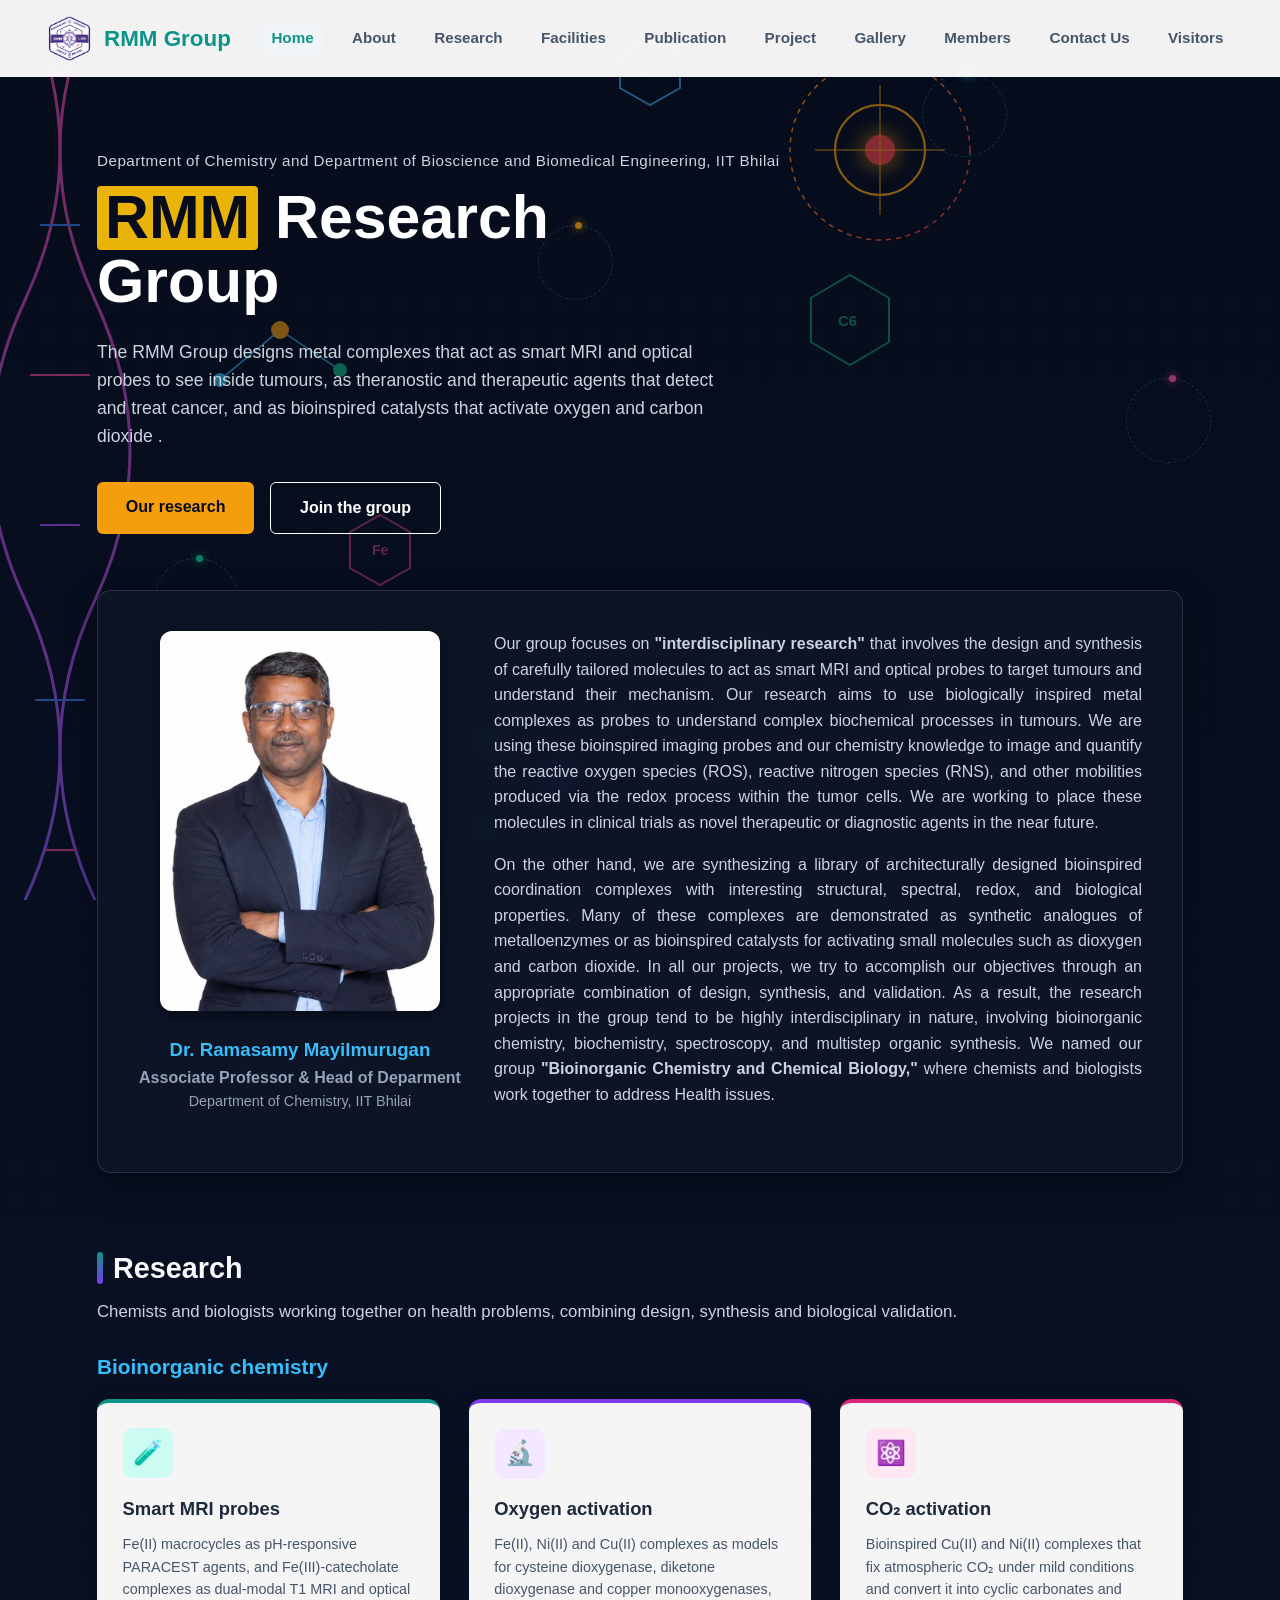
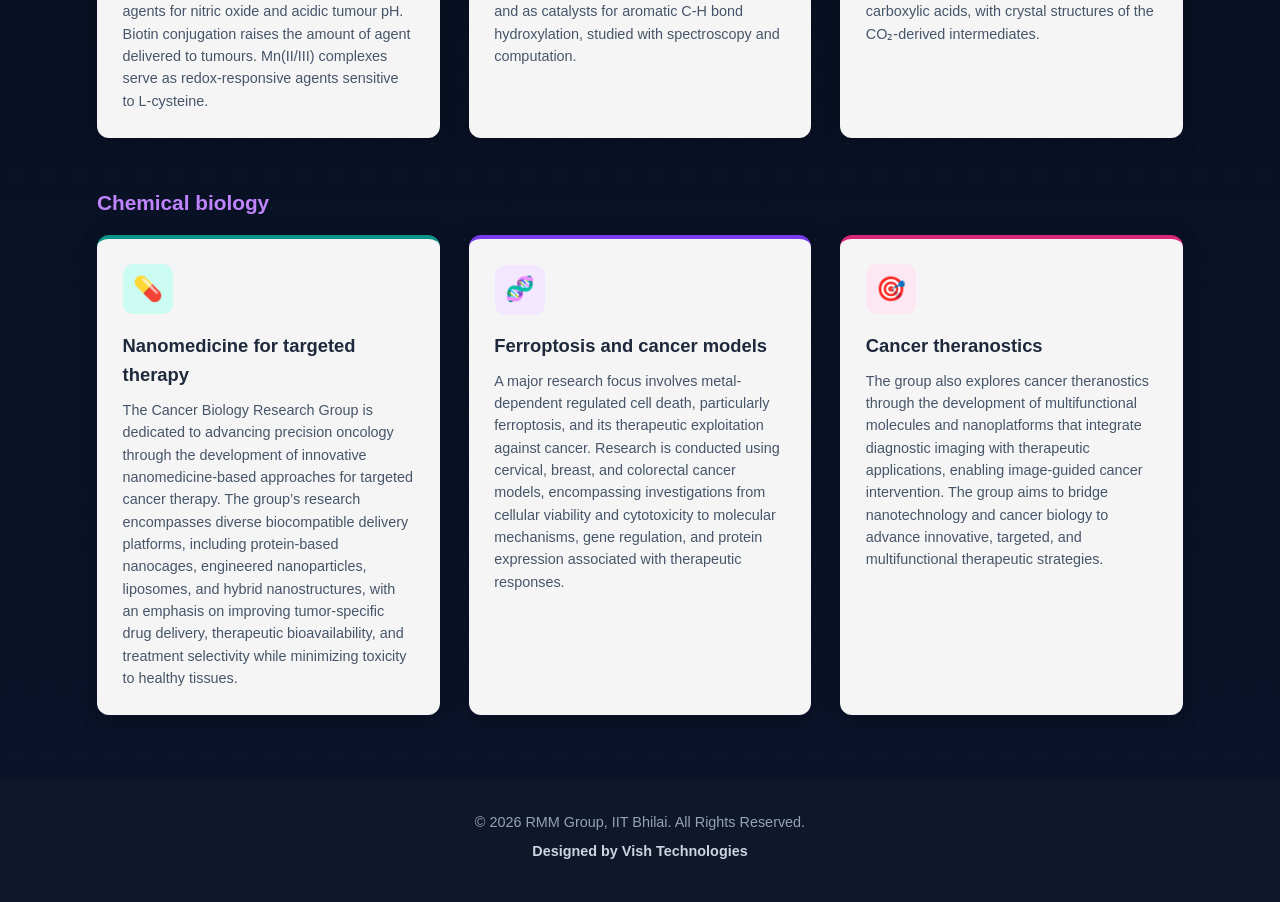
==== commit 8c604eec: "Update index.html" ====
--- a/index.html
+++ b/index.html
@@ -110,6 +110,7 @@
     .hero-btns {
       display: flex;
       gap: 1rem;
+      flex-wrap: wrap;
     }
 
     .btn-yellow {
@@ -171,12 +172,6 @@
       align-items: stretch;
     }
 
-    @media (max-width: 950px) {
-      .card-grid {
-        grid-template-columns: 1fr;
-      }
-    }
-
     .card {
       background: rgba(255, 255, 255, 0.96);
       backdrop-filter: blur(10px);
@@ -200,6 +195,39 @@
       font-size: 0.9rem;
       line-height: 1.55;
       flex-grow: 1;
+    }
+
+    /* Mobile Responsive Optimizations (Without changing desktop structure) */
+    @media (max-width: 950px) {
+      .card-grid {
+        grid-template-columns: 1fr !important;
+      }
+    }
+
+    @media (max-width: 768px) {
+      .container {
+        padding: 0 1rem !important;
+        margin: 1rem auto !important;
+      }
+      .hero-title {
+        font-size: 2.5rem !important;
+      }
+      .hero-box {
+        padding: 1.5rem 0 1rem 0;
+      }
+      .pi-box {
+        padding: 1.5rem;
+        gap: 1.5rem;
+      }
+      .hero-btns {
+        flex-direction: column;
+        width: 100%;
+      }
+      .btn-yellow, .btn-outline {
+        text-align: center;
+        width: 100%;
+        box-sizing: border-box;
+      }
     }
   </style>
 </head>
--- a/style.css
+++ b/style.css
@@ -10,7 +10,7 @@
   --transition: all 0.3s ease;
 }
 
-*, *::before, *::after {
+* {
   box-sizing: border-box;
   margin: 0;
   padding: 0;
@@ -64,7 +64,6 @@
   display: flex;
   list-style: none;
   gap: 1.2rem;
-  align-items: center;
 }
 
 nav a {
@@ -80,16 +79,6 @@
 nav a:hover, nav a.active {
   color: var(--primary-color);
   background-color: #f1f5f9;
-}
-
-/* Mobile Hamburger Menu Button */
-.mobile-menu-btn {
-  display: none;
-  background: none;
-  border: none;
-  font-size: 1.6rem;
-  color: var(--dark-text);
-  cursor: pointer;
 }
 
 /* Main Container */
@@ -269,7 +258,6 @@
 /* Table Styling */
 .table-container {
   overflow-x: auto;
-  -webkit-overflow-scrolling: touch;
   margin: 1.5rem 0;
 }
 
@@ -280,7 +268,6 @@
   border-radius: 8px;
   overflow: hidden;
   box-shadow: 0 2px 8px rgba(0,0,0,0.04);
-  min-width: 600px;
 }
 
 th, td {
@@ -312,52 +299,3 @@
   color: #cbd5e1;
   font-weight: 600;
 }
-
-/* Mobile Responsive Media Queries */
-@media screen and (max-width: 900px) {
-  .nav-container {
-    padding: 1rem;
-  }
-  .mobile-menu-btn {
-    display: block;
-  }
-  nav ul {
-    display: none;
-    flex-direction: column;
-    position: absolute;
-    top: 100%;
-    left: 0;
-    width: 100%;
-    background: #ffffff;
-    box-shadow: 0 10px 20px rgba(0,0,0,0.1);
-    padding: 1.5rem;
-    gap: 1rem;
-    border-top: 1px solid #e2e8f0;
-  }
-  nav ul.show {
-    display: flex;
-  }
-  nav a {
-    display: block;
-    width: 100%;
-    padding: 0.6rem 1rem;
-  }
-}
-
-@media screen and (max-width: 768px) {
-  .container {
-    margin: 1rem auto;
-    padding: 0 1rem;
-  }
-  .section-title {
-    font-size: 1.6rem;
-  }
-  .card-grid {
-    grid-template-columns: 1fr;
-    gap: 1.2rem;
-  }
-  .member-grid {
-    grid-template-columns: repeat(auto-fill, minmax(220px, 1fr));
-    gap: 1rem;
-  }
-}
